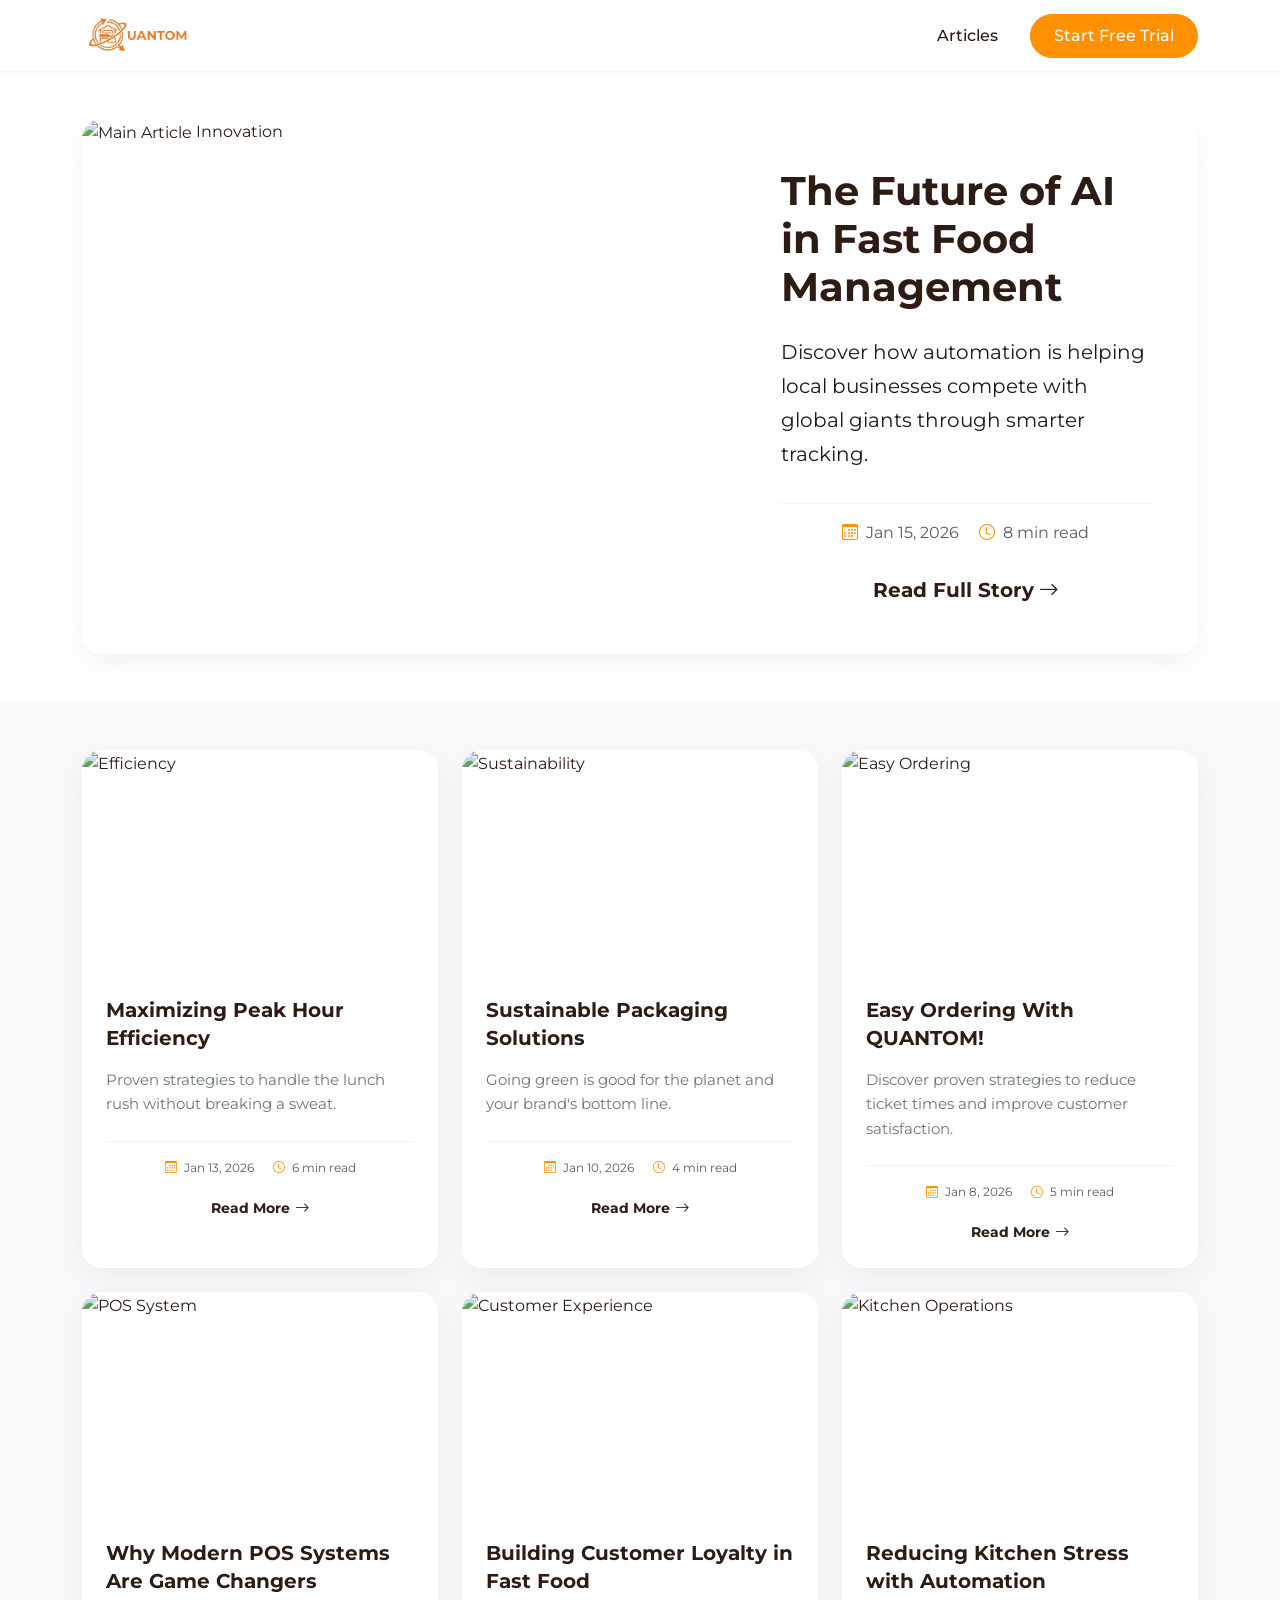
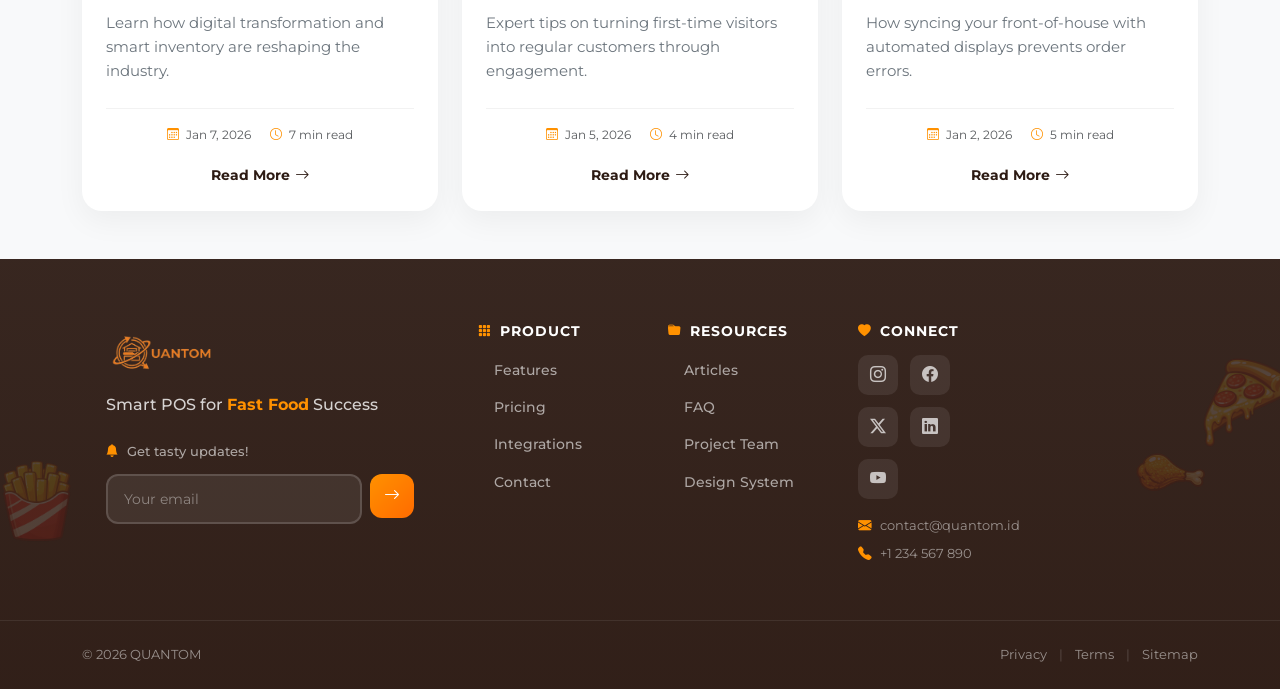
==== articles.html @ a2e9958b "Add files via upload" ====
<!DOCTYPE html>
<html lang="en">
    <head>
        <meta charset="UTF-8">
        <meta name="viewport" content="width=device-width, initial-scale=1.0">
        <title>Articles | QUANTOM</title>
        <link href="https://cdn.jsdelivr.net/npm/bootstrap@5.3.2/dist/css/bootstrap.min.css" rel="stylesheet">
        <link rel="stylesheet" href="https://cdn.jsdelivr.net/npm/bootstrap-icons@1.11.1/font/bootstrap-icons.css">
        <link rel="stylesheet" href="assets/css/style.css">
        <link rel="apple-touch-icon" sizes="180x180" href="assets/image/favicon/apple-touch-icon.png">
        <link rel="icon" type="image/png" sizes="32x32" href="assets/image/favicon/favicon-32x32.png">
        <link rel="icon" type="image/png" sizes="16x16" href="assets/image/favicon/favicon-16x16.png">
        <link rel="manifest" href="/assets/image/favicon/site.webmanifest">
        <link href="https://fonts.googleapis.com/css2?family=Montserrat:wght@400;700&display=swap" rel="stylesheet">
    </head>
    <body>
        <!-- Navbar -->
        <nav class="navbar navbar-expand-lg navbar-light bg-white sticky-top">
            <div class="container">
                <a class="navbar-brand d-flex align-items-center" href="#">
                    <div class="logo-icon"><img src="assets/image/quantom-icon.png"></div>
                </a>
                <button class="navbar-toggler" type="button" data-bs-toggle="collapse" data-bs-target="#navbarNav">
                    <span class="navbar-toggler-icon"></span>
                </button>
                <div class="collapse navbar-collapse" id="navbarNav">
                    <ul class="navbar-nav ms-auto align-items-center">

                        <li class="nav-item"><a class="nav-link" href="#">Articles</a></li>
                        
                        <li class="nav-item ms-lg-3">
                            <a href="#" class="btn btn-primary btn-orange">Start Free Trial</a>
                        </li>
                    </ul>
                </div>
            </div>
        </nav>

        <section class="main-article py-5">
            <div class="container">
                <div class="row g-0 article-card featured-card overflow-hidden">
                    <div class="col-lg-7 article-img-wrapper">
                        <img src="https://images.unsplash.com/photo-1556742044-3c52d6e88c62?auto=format&fit=crop&q=80&w=1200" alt="Main Article" class="img-fluid">
                        <span class="badge-featured">Innovation</span> 
                    </div>
                    <div class="col-lg-5 p-4 p-lg-5 d-flex flex-column justify-content-center">
                        <h2 class="article-title display-5 fw-bold">The Future of AI in Fast Food Management</h2>
                        <p class="article-excerpt fs-5">
                            Discover how automation is helping local businesses compete with global giants through smarter tracking.
                        </p>
                        <div class="article-footer mt-auto d-flex flex-column gap-3">
                            <div class="article-meta text-muted fs-6">
                                <span class="me-3"><i class="bi bi-calendar3 me-1"></i> Jan 15, 2026</span>
                                <span><i class="bi bi-clock me-1"></i> 8 min read</span>
                            </div>
                            <a href="article-details/AI-in-fast-food.html" class="read-more-link fs-5 text-decoration-none">
                                Read Full Story <i class="bi bi-arrow-right"></i>
                            </a>
                        </div>
                    </div>
                </div>
            </div>
        </section>

        <section class="articles-grid-section py-5 bg-light">
            <div class="container">
                <div class="row g-4">
                    <div class="col-md-6 col-lg-4">
                        <div class="article-card">
                            <div class="article-img-wrapper">
                                <img src="https://images.unsplash.com/photo-1552566626-52f8b828add9?auto=format&fit=crop&q=80&w=800" alt="Efficiency">
                            </div>
                            <div class="article-content">
                                <h3 class="article-title">Maximizing Peak Hour Efficiency</h3>
                                <p class="article-excerpt">Proven strategies to handle the lunch rush without breaking a sweat.</p>
                                <div class="article-footer d-flex flex-column gap-2">
                                    <div class="article-meta text-muted small">
                                        <span class="me-3"><i class="bi bi-calendar3 me-1"></i> Jan 13, 2026</span>
                                        <span><i class="bi bi-clock me-1"></i> 6 min read</span>
                                    </div>
                                    <a href="article-details/peak-hour-efficiency.html" class="read-more-link text-decoration-none">Read More <i class="bi bi-arrow-right"></i></a>
                                </div>
                            </div>
                        </div>
                    </div>

                    <div class="col-md-6 col-lg-4">
                        <div class="article-card">
                            <div class="article-img-wrapper">
                                <img src="https://images.unsplash.com/photo-1530541930197-ff16ac917b0e?auto=format&fit=crop&q=80&w=800" alt="Sustainability">
                            </div>
                            <div class="article-content">
                                <h3 class="article-title">Sustainable Packaging Solutions</h3>
                                <p class="article-excerpt">Going green is good for the planet and your brand's bottom line.</p>
                                <div class="article-footer d-flex flex-column gap-2">
                                    <div class="article-meta text-muted small">
                                        <span class="me-3"><i class="bi bi-calendar3 me-1"></i> Jan 10, 2026</span>
                                        <span><i class="bi bi-clock me-1"></i> 4 min read</span>
                                    </div>
                                    <a href="article-details/sustainable-packaging.html" class="read-more-link text-decoration-none">Read More <i class="bi bi-arrow-right"></i></a>
                                </div>
                            </div>
                        </div>
                    </div>

                    <div class="col-md-6 col-lg-4">
                        <div class="article-card">
                            <div class="article-img-wrapper">
                                <img src="https://images.unsplash.com/photo-1414235077428-338989a2e8c0?w=400&h=250&fit=crop" alt="Easy Ordering">
                            </div>
                            <div class="article-content">
                                <h3 class="article-title">Easy Ordering With QUANTOM!</h3>
                                <p class="article-excerpt">Discover proven strategies to reduce ticket times and improve customer satisfaction.</p>
                                <div class="article-footer d-flex flex-column gap-2">
                                    <div class="article-meta text-muted small">
                                        <span class="me-3"><i class="bi bi-calendar3 me-1"></i> Jan 8, 2026</span>
                                        <span><i class="bi bi-clock me-1"></i> 5 min read</span>
                                    </div>
                                    <a href="article-details/quantom-ordering.html" class="read-more-link text-decoration-none">Read More <i class="bi bi-arrow-right"></i></a>
                                </div>
                            </div>
                        </div>
                    </div>

                    <div class="col-md-6 col-lg-4">
                        <div class="article-card">
                            <div class="article-img-wrapper">
                                <img src="https://images.unsplash.com/photo-1556742049-0cfed4f6a45d?w=400&h=250&fit=crop" alt="POS System">
                            </div>
                            <div class="article-content">
                                <h3 class="article-title">Why Modern POS Systems Are Game Changers</h3>
                                <p class="article-excerpt">Learn how digital transformation and smart inventory are reshaping the industry.</p>
                                <div class="article-footer d-flex flex-column gap-2">
                                    <div class="article-meta text-muted small">
                                        <span class="me-3"><i class="bi bi-calendar3 me-1"></i> Jan 7, 2026</span>
                                        <span><i class="bi bi-clock me-1"></i> 7 min read</span>
                                    </div>
                                    <a href="article-details/modern-pos-trends.html" class="read-more-link text-decoration-none">Read More <i class="bi bi-arrow-right"></i></a>
                                </div>
                            </div>
                        </div>
                    </div>

                    <div class="col-md-6 col-lg-4">
                        <div class="article-card">
                            <div class="article-img-wrapper">
                                <img src="https://images.unsplash.com/photo-1559339352-11d035aa65de?w=400&h=250&fit=crop" alt="Customer Experience">
                            </div>
                            <div class="article-content">
                                <h3 class="article-title">Building Customer Loyalty in Fast Food</h3>
                                <p class="article-excerpt">Expert tips on turning first-time visitors into regular customers through engagement.</p>
                                <div class="article-footer d-flex flex-column gap-2">
                                    <div class="article-meta text-muted small">
                                        <span class="me-3"><i class="bi bi-calendar3 me-1"></i> Jan 5, 2026</span>
                                        <span><i class="bi bi-clock me-1"></i> 4 min read</span>
                                    </div>
                                    <a href="article-details/customer-loyalty.html" class="read-more-link text-decoration-none">Read More <i class="bi bi-arrow-right"></i></a>
                                </div>
                            </div>
                        </div>
                    </div>

                    <div class="col-md-6 col-lg-4">
                        <div class="article-card">
                            <div class="article-img-wrapper">
                                <img src="https://images.unsplash.com/photo-1556910103-1c02745aae4d?w=400&h=250&fit=crop" alt="Kitchen Operations">
                            </div>
                            <div class="article-content">
                                <h3 class="article-title">Reducing Kitchen Stress with Automation</h3>
                                <p class="article-excerpt">How syncing your front-of-house with automated displays prevents order errors.</p>
                                <div class="article-footer d-flex flex-column gap-2">
                                    <div class="article-meta text-muted small">
                                        <span class="me-3"><i class="bi bi-calendar3 me-1"></i> Jan 2, 2026</span>
                                        <span><i class="bi bi-clock me-1"></i> 5 min read</span>
                                    </div>
                                    <a href="article-details/kitchen-automation.html" class="read-more-link text-decoration-none">Read More <i class="bi bi-arrow-right"></i></a>
                                </div>
                            </div>
                        </div>
                    </div>
                </div>
            </div>
        </section>
        <footer class="footer-section-new">
            <!-- Background Image with Overlay -->
            <div class="footer-bg-image"></div>
            <div class="footer-overlay"></div>
            
            <!-- Floating Food Decorations -->
            <div class="footer-float-decoration footer-float-pizza">
                <img src="assets/image/pizza_float.png" alt="">
            </div>
            <div class="footer-float-decoration footer-float-fries">
                <img src="assets/image/fries_float.png" alt="">
            </div>
            <div class="footer-float-decoration footer-float-chicken">
                <img src="assets/image/chicken_float.png" alt="">
            </div>

            <!-- Scroll to Top Button -->
            <button id="scrollToTop" class="scroll-to-top-btn" aria-label="Scroll to top">
                <i class="bi bi-chevron-up"></i>
                <div class="scroll-ring"></div>
            </button>

            <div class="footer-content-wrapper">

                <!-- Main Footer Content -->
                <div class="footer-main">
                    <div class="container">
                        <div class="row g-4">
                            <!-- Brand Column -->
                            <div class="col-lg-4">
                                <div class="footer-brand-card">
                                    <div class="footer-logo-new">
                                        <img src="assets/image/quantom-icon.png" alt="QUANTOM">
                                    </div>
                                    <p class="footer-brand-tagline">Smart POS for <span class="highlight">Fast Food</span> Success</p>
                                    
                                    <!-- Newsletter -->
                                    <div class="footer-newsletter-new">
                                        <p class="newsletter-label"><i class="bi bi-bell-fill"></i> Get tasty updates!</p>
                                        <form class="newsletter-form-new" id="newsletterFormNew">
                                            <input type="email" class="newsletter-input-new" placeholder="Your email" required>
                                            <button type="submit" class="newsletter-submit-new">
                                                <i class="bi bi-arrow-right"></i>
                                            </button>
                                        </form>
                                    </div>
                                </div>
                            </div>
                            
                            <!-- Links Columns -->
                            <div class="col-6 col-lg-2">
                                <div class="footer-links-card">
                                    <h5 class="footer-col-title"><i class="bi bi-grid-3x3-gap-fill"></i> Product</h5>
                                    <ul class="footer-link-list">
                                        <li><a href="index.html#features" class="footer-link-new"><i class="bi bi-chevron-right"></i> Features</a></li>
                                        <li><a href="index.html#pricing" class="footer-link-new"><i class="bi bi-chevron-right"></i> Pricing</a></li>
                                        <li><a href="index.html#articles" class="footer-link-new"><i class="bi bi-chevron-right"></i> Integrations</a></li>
                                        <li><a href="index.html#contact" class="footer-link-new"><i class="bi bi-chevron-right"></i> Contact</a></li>
                                    </ul>
                                </div>
                            </div>
                            
                            <div class="col-6 col-lg-2">
                                <div class="footer-links-card">
                                    <h5 class="footer-col-title"><i class="bi bi-folder-fill"></i> Resources</h5>
                                    <ul class="footer-link-list">
                                        <li><a href="articles.html" class="footer-link-new"><i class="bi bi-chevron-right"></i> Articles</a></li>
                                        <li><a href="faq.html" class="footer-link-new"><i class="bi bi-chevron-right"></i> FAQ</a></li>
                                        <li><a href="portfolio.html" class="footer-link-new"><i class="bi bi-chevron-right"></i> Project Team </a></li>
                                        <li><a href="design-system.html" class="footer-link-new"><i class="bi bi-chevron-right"></i> Design System </a></li>
                                    </ul>
                                </div>
                            </div>
                            <div class="col-6 col-lg-2">
                                <div class="footer-links-card">
                                    <h5 class="footer-col-title"><i class="bi bi-heart-fill"></i> Connect</h5>
                                    <div class="footer-social-new">
                                        <a href="#" class="social-icon-new" aria-label="Instagram" style="--social-color: #E4405F;">
                                            <i class="bi bi-instagram"></i>
                                        </a>
                                        <a href="#" class="social-icon-new" aria-label="Facebook" style="--social-color: #1877F2;">
                                            <i class="bi bi-facebook"></i>
                                        </a>
                                        <a href="#" class="social-icon-new" aria-label="Twitter" style="--social-color: #1DA1F2;">
                                            <i class="bi bi-twitter-x"></i>
                                        </a>
                                        <a href="#" class="social-icon-new" aria-label="LinkedIn" style="--social-color: #0A66C2;">
                                            <i class="bi bi-linkedin"></i>
                                        </a>
                                        <a href="#" class="social-icon-new" aria-label="YouTube" style="--social-color: #FF0000;">
                                            <i class="bi bi-youtube"></i>
                                        </a>
                                    </div>
                                    <div class="footer-contact-mini mt-3">
                                        <p><i class="bi bi-envelope-fill"></i> contact@quantom.id</p>
                                        <p><i class="bi bi-telephone-fill"></i> +1 234 567 890</p>
                                    </div>
                                </div>
                            </div>
                        </div>
                    </div>
                </div>

                <!-- Footer Bottom Bar -->
                <div class="footer-bottom-new">
                    <div class="container">
                        <div class="footer-bottom-inner">
                            <p class="copyright-new">&copy; 2026 QUANTOM</p>
                            <div class="footer-bottom-links">
                                <a href="#">Privacy</a>
                                <span class="divider">|</span>
                                <a href="#">Terms</a>
                                <span class="divider">|</span>
                                <a href="#">Sitemap</a>
                            </div>
                        </div>
                    </div>
                </div>
            </div>
        </footer>
    </body>
</html>
---- assets/css/style.css ----
/* QUANTOM Website Styles - Enhanced with Cute & Intriguing Design */

:root {
    --orange: #FF9100;
    --orange-light: #FFB347;
    --orange-dark: #E67E00;
    --dark-brown: #2D1B14;
    --light-bg: #F8F9FA;
    --white: #FFFFFF;
    --text-dark: #1A1A1A;
    --text-muted: #6C757D;
    --pink-accent: #FF6B9D;
    --cute-yellow: #FFE66D;
    --soft-green: #95E1D3;
}

* {
    margin: 0;
    padding: 0;
    box-sizing: border-box;
}

body {
    font-family: 'Montserrat', sans-serif;
    color: #2D1B14;
    line-height: 1.6;
    overflow-x: hidden;
}

/* Navbar */
.navbar {
    padding: 0.5rem 0;
    box-shadow: 0 1px 3px rgba(0,0,0,0.05);
}

.logo-icon {
    height: 5vh;
}
.logo-icon img {
    
    height: 100%;
    padding-right: 2vw;
}
.navbar-brand {
    font-size: 1.25rem;
    color: #2D1B14;
}

.navbar-brand:hover {
    color: #2D1B14;
}

.nav-link {
    font-weight: 500;
    color: #2D1B14 !important;
    padding: 0.5rem 1rem !important;
}

.nav-link:hover {
    color: #FF9100 !important;
}

/* Buttons */
.btn-orange {
    background-color: #FF9100;
    border-color: #FF9100;
    color: white;
    font-weight: 500;
    padding: 0.625rem 1.5rem;
    border-radius: 50px;
    transition: all 0.3s ease;
}

.btn-orange:hover {
    background-color:#FF9100;
    border-color: #FF9100;
    color: white;
    transform: translateY(-2px);
}

.btn-rounded {
    border-radius: 50px;
    padding: 0.625rem 1.5rem;
    font-weight: 500;
    border: 2px solid #2D1B14;
}

.btn-outline-dark:hover {
    background-color: #2D1B14;
    color: white;
}

/* Badges */
.badge-orange {
    background-color: #FF9100;
    color: white;
    padding: 0.5rem 1rem;
    border-radius: 50px;
    font-size: 0.75rem;
    font-weight: 600;
    letter-spacing: 0.5px;
}

.badge-white {
    background-color: white;
    color: #2D1B14;
    padding: 0.5rem 1rem;
    border-radius: 50px;
    font-size: 0.75rem;
    font-weight: 600;
    letter-spacing: 0.5px;
}

.badge-feature, .badge-benefit {
    /* 1. Force a perfect circle */
    width: 32px;
    height: 32px;
    padding: 0;
    
    /* 2. Notification Look */
    background-color: #FF9100; /* Solid orange */
    color: #FF9100;              /* White icon/text */
    border-radius: 50%;        /* Keeps it circular */
    
    /* 3. Layout & Positioning */
    display: flex;
    flex-direction: column;
    justify-content: center;
    align-items: center;
    position: absolute;
    z-index: 10;
    overflow: hidden;
    cursor: pointer;
    box-shadow: 0 4px 10px rgba(0,0,0,0.2);
    transition: all 0.4s cubic-bezier(0.4, 0, 0.2, 1);
    white-space: nowrap;
    max-width: 32px;
}

.badge-feature::before, .badge-benefit::before {
    content: "+"; 
    font-family: Arial, sans-serif;
    font-size: 18px;
    font-weight: bold;
    color: white;
    position: absolute;
    /* Center it perfectly */
    top: 50%;
    left: 50%;
    transform: translate(-50%, -50%);
    transition: opacity 0.2s;
}

/* HOVER STATE */
.badge-feature:hover, .badge-benefit:hover {
    max-width: 250px;
    width: auto;
    height: auto;
    padding: 10px 15px;
    border-radius: 12px;
    background-color: white;
    color: #2D1B14;
}

.badge-feature:hover::before, .badge-benefit:hover::before {
    display: none;
}

.badge-feature small, .badge-benefit small {
    display: none;
}

.badge-feature:hover small, .badge-benefit:hover small {
    display: block;
    color: #FF9100;
}


.badge-feature small {
    color: #2D1B14;
    font-size: 0.75rem;
}

.badge-benefit small {
    color: #2D1B14;
    font-size: 0.75rem;
}

.badge-testimonial {
    background-color: white;
    color: #FF9100;
    padding: 0.75rem 1rem;
    border-radius: 12px;
    font-size: 0.625rem;
    font-weight: 700;
    letter-spacing: 1px;
    line-height: 1.4;
    box-shadow: 0 2px 8px rgba(0,0,0,0.1);
    position: absolute;
    z-index: 10;
}

.badge-testimonial small {
    color: #2D1B14;
    font-size: 0.75rem;
}

.badge-role {
    background-color: white;
    color: #FF9100;
    padding: 0.75rem 1rem;
    border-radius: 12px;
    font-size: 0.625rem;
    font-weight: 700;
    letter-spacing: 1px;
    line-height: 1.4;
    box-shadow: 0 2px 8px rgba(0,0,0,0.1);
    position: absolute;
    z-index: 10;
}

.badge-role small {
    color: #2D1B14;
    font-size: 0.75rem;
}

.badge-cta {
    background-color: white;
    color: #FF9100;
    padding: 0.75rem 1rem;
    border-radius: 12px;
    font-size: 0.625rem;
    font-weight: 700;
    letter-spacing: 1px;
    line-height: 1.4;
    box-shadow: 0 2px 8px rgba(0,0,0,0.1);
    position: absolute;
    z-index: 10;
}

.badge-cta small {
    color: #2D1B14;
    font-size: 0.75rem;
}

.badge-popular {
    background-color: #2D1B14;
    color: white;
    padding: 0.375rem 0.75rem;
    border-radius: 50px;
    font-size: 0.625rem;
    font-weight: 700;
    position: absolute;
    top: -10px;
    left: 50%;
    transform: translateX(-50%);
}


/* Position helpers */
.top-left {
    top: 20px;
    left: 20px;
}

.top-right {
    top: 20px;
    right: 20px;
}

.bottom-left {
    bottom: 20px;
    left: 20px;
}

.bottom-right {
    bottom: 20px;
    right: 20px;
}

.bottom-center {
    bottom: 20px;
    left: 50%;
    transform: translateX(-50%);
}

/* Hero Section*/
.hero-section {
    padding: 4rem 0;
    background-color: var(--white);
}

.hero-title {
    font-size: 2rem;
    font-weight: 700;
    line-height: 1.3;
    color: #2D1B14;
}

.keyword{
    color: #FF9100;
    font-size: 5rem;
}

.info-box {
    background-color: white;
    border: 1px solid #FF9100;
    border-radius: 12px;
    padding: 1rem 1.25rem;
    display: inline-flex;
}

.icon-circle {
    width: 40px;
    height: 40px;
    background-color: #FFF5EB;
    border-radius: 50%;
    display: flex;
    align-items: center;
    justify-content: center;
    color: #FF9100;
    font-size: 1.25rem;
}

.hero-carousel-img{
    width:100% !important;
    height:420px !important; 
    object-fit:cover;
    border-radius:20px;
}

.carousel-inner{
    border-radius:20px;
}

#carouselExampleControls{
    width:100%;
    padding-top: 2.5vh;
}

.carousel-caption{
    color: white;
    font-weight: 600;
    font-size: 1.2rem;
    backdrop-filter: blur(2px);
    background: linear-gradient(to top, rgba(0,0,0,0.8) 0%, transparent 60%);
    border-radius: 0 0 20px 20px;
    letter-spacing: 0.2rem;
    padding: 30px 25px 30px 25px;
    width: 100%;
    left: 0 !important;
    right: 0 !important;
    bottom: 0 !important;
}
.carousel-caption h5{
    font-weight: 800;
    font-size: 2rem;
}

/* What is QUANTOM Section */
.what-is-section {
    background-color: #2D1B14;
    padding: 5rem 0;
}

.section-title {
    font-size: 2.5rem;
    font-weight: 800;
    line-height: 1.2;
}

.section-desc {
    font-size: 1rem;
    line-height: 1.7;
    font-family: 'Montserrat';
}

.feature-card {
    background-color: white;
    border-radius: 20px;
    padding: 2rem;
    height: 100%;
    transition: transform 0.3s ease;
}

.feature-card:hover {
    transform: translateY(-5px);
}

.icon-box {
    width: 50px;
    height: 50px;
    background-color: #FFF5EB;
    border-radius: 12px;
    display: flex;
    align-items: center;
    justify-content: center;
    color: #FF9100;
    font-size: 1.5rem;
}

.feature-card h5 {
    font-weight: 700;
    margin-bottom: 0.75rem;
}


/* Burger stack Section */
.burger-stack-section {
    background: linear-gradient(135deg, var(--warm-cream) 0%, var(--warm-white) 100%);
    padding: 6rem 0;
}

.burger-stack-container {
    max-width: 800px;
    margin: 0 auto;
    position: relative;
}


.burger-layer {
    background: white;
    border-bottom: 2px solid #FF9100;
    padding: 1.5rem 2rem;
    margin-top: -20px;
    box-shadow: 0 10px 40px rgba(0,0,0,0.1);
    display: flex;
    align-items: center;
    gap: 1.5rem;
    opacity: 1;
    transform: translateY(50px);
    transition: all 0.6s cubic-bezier(0.175, 0.885, 0.32, 1.275);
}

.layer-emoji {
    font-size: 3rem;
    line-height: 1;
}

.layer-content h4 {
    font-weight: 800;
    margin-bottom: 0.25rem;
    color: #2D1B14;
}

.layer-content p {
    margin: 0;
    color: #2D1B14;
    font-size: 0.95rem;
}

/* Feature Detail Section */
.feature-detail-section {
    padding: 5rem 0;
}

.feature-image img {
    box-shadow: 0 10px 40px rgba(0,0,0,0.3);
}

.feature-title {
    font-size: 2.5rem;
    font-weight: 800;
    margin-bottom: 1rem;
    color: #2D1B14;
}

.feature-desc {
    font-size: 1.125rem;
    color: #2D1B14;
    margin-bottom: 1.5rem;
}

.feature-tags {
    display: flex;
    flex-wrap: wrap;
    gap: 0.5rem;
}

.tag{
background-color: rgba(235, 150, 50, 0.15); /* Faint orange */
  color: #2D1B14; /* Darker orange for the text */
  border-radius: 4px; /* Slightly less round */
  padding: 4px 8px;
  margin: 0px 2px 4px 2px;
  font-weight: 600;
  text-transform: uppercase;
  letter-spacing: 0.2rem;
  font-size: 0.7rem;
}

.link-orange {
    color: #FF9100;
    text-decoration: none;
    font-weight: 600;
}

.link-orange:hover {
    color: var(--orange-dark);
}



/*Chaos To Calm Slider Section */
.slider-container {
    background: white;
    padding: 1.5rem;
    box-shadow: 0 20px 60px rgba(0,0,0,0.1);
    position: relative;
    overflow: hidden;
}

.slider-label {
    position: absolute;
    padding: 0.75rem 1.25rem;
    border-radius: 20px;
    font-weight: 700;
    font-size: 0.875rem;
    z-index: 20; 
    white-space: nowrap;
    width: max-content; 
}

.chaos-label {
    background: rgba(255, 107, 107, 0.95);
    color: white;
    top: 40px;
    left: 40px;
}

.calm-label {
    background: rgba(149, 225, 211, 0.95);
    color: #2D1B14;
    top: 40px;
    right: 40px;
}

.slider-label small {
    display: block;
    font-weight: 500;
    font-size: 0.75rem;
    opacity: 0.9;
}





/* Counter Needs Section */
.counter-needs-section {
    background: #FF9100;
    padding: 6rem 0;
    position: relative;
    overflow: hidden;
}

.counter-needs-section::before {
    position: absolute;
    top: -50%;
    left: -50%;
    width: 200%;
    height: 200%;
    animation: bg-drift 20s linear infinite;
}

.counter-features-grid {
    display: grid;
    grid-template-columns: repeat(3, 1fr);
    gap: 1.5rem;
    position: relative;
    z-index: 1;
}

.counter-feature-card {
    position: relative;
    height: 280px;
    perspective: 1000px;
}

.feature-card-front,
.feature-card-back {
    position: absolute;
    width: 100%;
    height: 100%;
    backface-visibility: hidden;
    border-radius: 20px;
    padding: 2rem;
    transition: all 0.6s cubic-bezier(0.175, 0.885, 0.32, 1.275);
    display: flex;
    flex-direction: column;
    align-items: center;
    text-align: center;
}

.feature-card-front {
    background: white;
    box-shadow: 0 10px 40px rgba(0,0,0,0.15);
}

.counter-feature-card:hover .feature-card-front {
    transform: rotateY(180deg);
}

.feature-card-back {
    background: linear-gradient(135deg, var(--dark-brown) 0%, #2D1B14 100%);
    transform: rotateY(-180deg);
    color: white;
    justify-content: center;
}

.counter-feature-card:hover .feature-card-back {
    transform: rotateY(0);
}

.feature-icon-wrap {
    position: relative;
    margin-bottom: 1.25rem;
}

.feature-icon-bg {
    width: 70px;
    height: 70px;
    background: linear-gradient(135deg, #FFF5EB 0%, #FFE8D6 100%);
    border-radius: 20px;
    display: flex;
    align-items: center;
    justify-content: center;
    color: #FF9100;
    font-size: 2rem;
    position: relative;
    z-index: 1;
}

.counter-feature-card h5 {
    font-weight: 800;
    color: var(--text-dark);
    margin-bottom: 0.75rem;
}

.feature-short {
    color: #2D1B14;
    font-size: 0.9rem;
    margin-bottom: 1rem;
}

.feature-card-back h6 {
    font-weight: 800;
    margin-bottom: 1.25rem;
    display: flex;
    align-items: center;
    gap: 0.5rem;
}

.feature-card-back h6 i {
    color: #FF9100;
}

.feature-list {
    list-style: none;
    padding: 0;
    margin: 0 0 1.5rem 0;
    text-align: left;
    width: 100%;
}

.feature-list li {
    padding: 0.4rem 0;
    font-size: 0.85rem;
    display: flex;
    align-items: center;
    gap: 0.5rem;
    color: rgba(255,255,255,0.9);
}

.feature-list li i {
    color: #FF9100;
    font-size: 1rem;
}

.feature-stat {
    margin-top: auto;
    text-align: center;
}

.stat-number-sm {
    display: block;
    font-size: 1.75rem;
    font-weight: 800;
    background: #2D1B14;
    color: #FF9100;
}

.stat-label-sm {
    font-size: 0.75rem;
    color: white;
    font-weight: 600;
}


/* Setup Section */
.setup-section {
    padding: 5rem 0;
    background-color: var(--white);
}

.setup-steps {
    display: flex;
    flex-direction: row;
    gap: 1rem;
}

.step-item {
    display: flex;
    align-items: center;
    gap: 1rem;
    background-color: white;
    border: 2px solid #2D1B14;
    border-radius: 20px;
    padding: 1.25rem 1.5rem;
}

.step-number {
    width: 45px;
    height: 45px;
    background-color: #FF9100;
    color: white;
    border-radius: 50%;
    display: flex;
    align-items: center;
    justify-content: center;
    font-weight: 700;
    font-size: 0.875rem;
    flex-shrink: 0;
}

.step-content h6 {
    font-weight: 700;
    margin-bottom: 0.25rem;
}

/* Stats Section */
.stats-section {
    background-color: #2D1B14;
    padding: 4rem 0;
}

.stat-number {
    font-size: 3.5rem;
    font-weight: 800;
    color: #FF9100;
    line-height: 1;
}

.stat-label {
    color: rgba(255,255,255,0.7);
    font-size: 0.875rem;
    margin-top: 0.5rem;
}

/* Testimonial Section */
.testimonial-section {
    padding: 5rem 0;
    background-color: var(--white);
}

.testimonial-section h1 {
    font-size: 5rem;
    font-weight: 800;
    margin-bottom: 6vh;
}

.testimonial-image img {
    box-shadow: 0 10px 40px rgba(0,0,0,0.1);
}

.quote-mark {
    font-size: 4rem;
    color: #FF9100;
    line-height: 1;
    margin-bottom: -1rem;
}

.testimonial-text {
    font-size: 1.25rem;
    font-weight: 500;
    line-height: 1.6;
    margin-bottom: 1rem;
}

.testimonial-author {
    font-weight: 600;
    color: #2D1B14;
}

/* Pricing Section */
.pricing-section {
    background-color: #FF9100;
    padding: 5rem 0;
}

.pricing-card {
    background-color: rgba(255,255,255,0.95);
    border-radius: 20px;
    padding: 2rem;
    margin: 0 1rem 0 1rem;
    height: 100%;
    position: relative;
    transition: transform 0.3s ease;
    display: flex;
    flex-direction: column;
    justify-content: flex-start;
}

.pricing-card:hover {
    box-shadow: 0 15px 30px rgba(0,0,0,0.5);
    transform: translateY(-15px) !important;
    z-index: 1;
}

.popular {
    background-color: white;
    border: 2px solid #2D1B14;
}

.pricing-price {
    font-size: 2rem;
    font-weight: 700;
    margin-bottom: 0.75rem;
}

.pricing-features {
    list-style: none;
    padding: 0;
    margin: 1.5rem 0;
    flex-grow: 1;
}

.pricing-features li {
    padding: 0.375rem 0;
    font-size: 0.875rem;
}

.pricing-features li i {
    color: #FF9100;
    margin-right: 0.5rem;
}





/* Working Partner Section*/
.partners-title{
    font-size: 2.5rem;
    font-weight: 800;
    margin-bottom: 1rem;
    color: #2D1B14;
}

.partners-desc{
    font-size: 1.125rem;
    color: lightgrey;
    margin-bottom: 1.5rem;
}

.logo-slider {
    overflow: hidden;
    padding: 30px 0;
    background: white;
    white-space: nowrap;
    position: relative;
}

/* Gradient fade on the edges for a professional look */
.logo-slider::before, .logo-slider::after {
    content: "";
    position: absolute;
    top: 0;
    width: 10vw;
    height: 100%;
    z-index: 2;
}
.logo-slider::before { left: 0; background: linear-gradient(to right, white, transparent); }
.logo-slider::after { right: 0; background: linear-gradient(to left, white, transparent); }

.logo-slide-track {
    display: flex;
    width: 200vw;
    animation: scroll 20s linear infinite;
}

.logo-slide {
    width: 30vw;
    display: flex;
    align-items: center;
    justify-content: center;
}

.logo-slide img {
    height: 8vh;
    width: auto;
    filter: grayscale(100%);
    opacity: 0.6;
    transition: 0.3s;
}

.logo-slide img:hover {
    filter: grayscale(0%);
    opacity: 1;
}

/* The Animation */
@keyframes scroll {
    0% { transform: translateX(0); }
    100% { transform: translateX(calc(-250px * 5)); } /* Move by width of half the logos */
}

/* Partner Logo Placeholders */
.partner-logo {
    height: 8vh;
    min-height: 50px;
    display: flex;
    align-items: center;
    justify-content: center;
    padding: 0.5rem 1.5rem;
    background: white;
    border: 2px solid #E5E5E5;
    border-radius: 12px;
    font-weight: 700;
    font-size: 0.9rem;
    color: #666;
    transition: all 0.3s ease;
    white-space: nowrap;
}

.partner-logo:hover {
    border-color: #FF9100;
    color: #FF9100;
    transform: scale(1.05);
}





/* CTA Section */
.cta-section {
    padding: 5rem 0;
    background-color: var(--white);
}

.cta-image img {
    box-shadow: 0 10px 40px rgba(0,0,0,0.1);
}

/*Articles SECTION */
.articles-section {
    padding: 5rem 0;
    background: linear-gradient(135deg, #FFF9F0 0%, #FFF5EB 100%);
}

.article-card {
    background: white;
    border-radius: 24px;
    overflow: hidden;
    box-shadow: 0 4px 20px rgba(0,0,0,0.08);
    transition: all 0.4s cubic-bezier(0.175, 0.885, 0.32, 1.275);
    height: 100%;
}

.article-card:hover {
    transform: translateY(-10px) scale(1.02);
    box-shadow: 0 20px 40px rgba(255, 255, 255, 0.15);
}

.article-image {
    position: relative;
    overflow: hidden;
    height: 200px;
}

.article-image img {
    width: 100%;
    height: 100%;
    object-fit: cover;
    transition: transform 0.5s ease;
}

.article-card:hover .article-image img {
    transform: scale(1.1);
}

.article-category {
    position: absolute;
    top: 15px;
    left: 15px;
    background: #FF9100;
    color: white;
    padding: 0.35rem 0.875rem;
    border-radius: 50px;
    font-size: 0.7rem;
    font-weight: 700;
    text-transform: uppercase;
    letter-spacing: 0.5px;
}

.article-content {
    padding: 1.5rem;
}

.article-meta {
    font-size: 0.75rem;
    color: #6C757D;
    margin-bottom: 0.75rem;
}

.article-meta i {
    color: #FF9100;
}

.article-content h5 {
    font-weight: 700;
    margin-bottom: 0.75rem;
    color: #2D1B14;
    line-height: 1.4;
}

.article-link {
    color: #FF9100;
    text-decoration: none;
    font-weight: 600;
    font-size: 0.875rem;
    display: inline-flex;
    align-items: center;
    gap: 0.5rem;
    transition: all 0.3s ease;
}

.article-link:hover {
    color: #E67E00;
    gap: 0.75rem;
}

/* ============================================
   FAQ SECTION
   ============================================ */
.faq-section {
    padding: 5rem 0;
    background: white;
}

.accordion-item {
    border: none;
    background: transparent;
    margin-bottom: 1rem;
}

.accordion-button {
    background: linear-gradient(135deg, #FFF9F0 0%, #FFF5EB 100%);
    border-radius: 16px !important;
    padding: 1.25rem 1.5rem;
    font-weight: 600;
    color: #2D1B14;
    border: 2px solid transparent;
    transition: all 0.3s ease;
}

.accordion-button:not(.collapsed) {
    background: linear-gradient(135deg, #FF9100 0%, #FFB347 100%);
    color: white;
    border-color: #FF9100;
    box-shadow: 0 8px 25px rgba(255, 145, 0, 0.3);
}

.accordion-button:focus {
    box-shadow: none;
    border-color: #FF9100;
}

.accordion-button::after {
    background-image: url("data:image/svg+xml,%3csvg xmlns='http://www.w3.org/2000/svg' viewBox='0 0 16 16' fill='%232D1B14'%3e%3cpath fill-rule='evenodd' d='M1.646 4.646a.5.5 0 0 1 .708 0L8 10.293l5.646-5.647a.5.5 0 0 1 .708.708l-6 6a.5.5 0 0 1-.708 0l-6-6a.5.5 0 0 1 0-.708z'/%3e%3c/svg%3e");
}

.accordion-button:not(.collapsed)::after {
    background-image: url("data:image/svg+xml,%3csvg xmlns='http://www.w3.org/2000/svg' viewBox='0 0 16 16' fill='white'%3e%3cpath fill-rule='evenodd' d='M1.646 4.646a.5.5 0 0 1 .708 0L8 10.293l5.646-5.647a.5.5 0 0 1 .708.708l-6 6a.5.5 0 0 1-.708 0l-6-6a.5.5 0 0 1 0-.708z'/%3e%3c/svg%3e");
}

.faq-icon {
    width: 32px;
    height: 32px;
    background: rgba(255, 145, 0, 0.2);
    border-radius: 50%;
    display: flex;
    align-items: center;
    justify-content: center;
    margin-right: 1rem;
    color: #FF9100;
    font-size: 0.875rem;
    transition: all 0.3s ease;
}

.accordion-button:not(.collapsed) .faq-icon {
    background: rgba(255, 255, 255, 0.3);
    color: white;
}

.accordion-body {
    padding: 1.25rem 1.5rem;
    color: #6C757D;
    line-height: 1.7;
    background: #FAFAFA;
    border-radius: 0 0 16px 16px;
    margin-top: -10px;
    padding-top: 1.5rem;
}


/* --- Article Cards --- */
.featured-card .article-title {
    font-size: 2.5rem; 
    line-height: 1.2;
    margin-bottom: 1.5rem;
}

.featured-card .article-excerpt {
    font-size: 1.2rem; 
    line-height: 1.7;
    margin-bottom: 2rem;
    color: var(--text-dark); 
}

.featured-card .article-category {
    font-size: 0.9rem;
    margin-bottom: 1rem;
}


@media (max-width: 991.98px) {
    .featured-card .article-title {
        font-size: 1.75rem;
    }
    .featured-card .article-excerpt {
        font-size: 1.1rem;
    }
}

.article-card {
    border: none !important;
    border-radius: 20px !important; 
    background: var(--white);
    transition: all 0.4s cubic-bezier(0.165, 0.84, 0.44, 1);
    overflow: hidden;
    box-shadow: 0 10px 30px rgba(0, 0, 0, 0.05);
    height: 100%;
}

.article-card:hover {
    transform: translateY(-8px);
    box-shadow: 0 20px 40px rgba(0, 0, 0, 0.12);
}

.article-img-wrapper {
    position: relative;
    overflow: hidden;
    aspect-ratio: 16 / 10;
}

.article-card img {
    width: 100%;
    height: 100%;
    object-fit: cover;
    transition: transform 0.6s ease;
}

.article-card:hover img {
    transform: scale(1.05); /* Subtle zoom on hover */
}

.article-content {
    padding: 1.5rem;
}

.article-title {
    font-family: 'Montserrat', sans-serif;
    font-size: 1.25rem;
    font-weight: 700;
    line-height: 1.4;
    color: var(--dark-brown);
    margin-bottom: 1rem;
    display: -webkit-box;
    -webkit-box-orient: vertical;
    overflow: hidden;
}

.article-excerpt {
    font-size: 0.95rem;
    color: var(--text-muted);
    margin-bottom: 1.5rem;
    display: -webkit-box;
    -webkit-box-orient: vertical;
    overflow: hidden;
}

.article-footer {
    padding-top: 1rem;
    border-top: 1px solid rgba(0,0,0,0.05);
    display: flex;
    align-items: center;
    justify-content: space-between;
}

.read-more-link {
    color: var(--dark-brown);
    font-weight: 700;
    text-decoration: none;
    font-size: 0.9rem;
    display: flex;
    align-items: center;
    gap: 5px;
}

.read-more-link:hover {
    color: var(--orange);
}

.article-date {
    font-size: 0.85rem;
    color: var(--text-muted);
}

.ds-container {
    display: flex;
    align-items: flex-start; /* CRITICAL: Prevents main content from shifting */
    min-height: 100vh;
    width: 100%;
}

/* Ensure the footer spans across the whole bottom */
.ds-footer {
    width: 100%;
    z-index: 10 !important; /* Keeps it above other relative elements */
    position: relative; /* Ensures it follows the flow of the document */
}


.ds-sidebar {
    width: 280px;
    background: var(--white);
    border-right: 1px solid rgba(0,0,0,0.05);
    padding: 2rem 1.5rem;
    position: sticky;      
    top: 0;               /* Sticks to the top of the screen */
    height: 100vh;        /* Full viewport height */
    overflow-y: auto;     /* Scroll inside sidebar if links are many */
    flex-shrink: 0;
}

/* 3. Content Area - Using calc() to prevent overflow */
.ds-content {
    flex: 1;
    padding: 2rem;
    margin-top: 0;
}

/* 4. Fix for Mobile - Stack them instead of overlapping */
@media (max-width: 992px) {
    .ds-sidebar {
        position: relative; /* Revert to normal flow */
        width: 100%;
        height: auto;
        border-right: none;
        border-bottom: 1px solid rgba(0,0,0,0.1);
    }
    
    .ds-content {
        margin-left: 0;
        width: 100%;
        padding: 2rem 1rem;
    }
}

/* 5. Fix for Inner Sections (Grid) */
.ds-section .row {
    margin-right: 0;
    margin-left: 0;
}

.icon-sample {
    margin-bottom: 20px; /* Space between icons */
}


.mini-logo{
    width: 10vw;
}

.ds-logo-area {
    display: flex;
    align-items: center;
    gap: 12px;
    margin-bottom: 3rem;
}

.ds-brand {
    font-weight: 800;
    font-size: 1.2rem;
    color: var(--dark-brown);
}

.ds-brand small {
    color: var(--orange);
    font-weight: 600;
}

.ds-nav .nav-group {
    font-size: 0.7rem;
    font-weight: 800;
    text-transform: uppercase;
    letter-spacing: 1.2px;
    color: var(--text-muted);
    margin: 2rem 0 0.8rem 0.5rem;
}

.ds-nav .nav-link {
    display: block;
    padding: 0.7rem 1rem;
    color: var(--dark-brown);
    text-decoration: none;
    font-size: 0.9rem;
    font-weight: 600;
    border-radius: 12px;
    transition: all 0.25s ease;
}

.ds-nav .nav-link:hover {
    background-color: var(--white);
    color: var(--orange);
    transform: translateX(5px);
}

.ds-header h1 {
    font-size: 3.5rem;
    font-weight: 900;
    color: var(--dark-brown);
    letter-spacing: -2px;
}

.ds-section {
    padding: 4rem 0;
    border-bottom: 1px solid var(--ds-border);
}

.ds-section h2 {
    font-weight: 800;
    font-size: 2.2rem;
    margin-bottom: 2rem;
    color: var(--dark-brown);
}

.ds-footer{
    z-index: 3 !important;
}

/* --- Visual & Principle Cards --- */
.principle-card {
    padding: 2.5rem;
    background: var(--light-bg);
    border-radius: 24px;
    height: 100%;
    transition: transform 0.3s ease;
}

.principle-card:hover {
    transform: translateY(-5px);
}

.principle-card h6 {
    font-weight: 800;
    color: var(--orange);
    text-transform: uppercase;
    font-size: 0.85rem;
    margin-bottom: 1rem;
}

/* --- Typography Spec --- */
.type-row {
    display: flex;
    align-items: center;
    padding: 2rem 0;
    border-bottom: 1px solid var(--light-bg);
}

.type-row .label {
    width: 140px;
    font-size: 0.7rem;
    font-weight: 700;
    color: var(--text-muted);
    text-transform: uppercase;
}

/* --- Color Grid --- */
.color-grid {
    display: grid;
    grid-template-columns: repeat(auto-fit, minmax(250px, 1fr));
    gap: 2rem;
}

.color-item {
    border-radius: 24px;
    overflow: hidden;
    background: var(--white);
    box-shadow: 0 10px 30px rgba(0,0,0,0.05);
}

.swatch { height: 140px; }

.swatch-info { padding: 1.5rem; }

.swatch-info strong { color: var(--dark-brown); }

.swatch-info code { 
    display: block; 
    color: var(--orange); 
    margin-top: 5px; 
    font-size: 0.9rem;
}

/* --- Components: Adjusted to your main site style --- */
.btn-ds {
    padding: 14px 32px;
    border-radius: 50px; /* High radius as per your design */
    font-weight: 700;
    transition: all 0.3s cubic-bezier(0.175, 0.885, 0.32, 1.275);
    border: none;
}

.btn-ds.primary { background: var(--orange); color: var(--white); }
.btn-ds.secondary { background: var(--dark-brown); color: var(--white); }
.btn-ds.outline { 
    background: transparent; 
    border: 2.5px solid var(--orange); 
    color: var(--orange); 
}

.btn-ds:hover {
    transform: scale(1.05);
    box-shadow: 0 10px 20px rgba(255, 145, 0, 0.2);
}

.card-demo {
    width: 340px;
    background: var(--white);
    border-radius: 30px;
    padding: 1.5rem;
    box-shadow: 0 15px 45px rgba(0,0,0,0.07);
}

.badge-ds {
    background: var(--orange);
    color: var(--white);
    padding: 6px 16px;
    border-radius: 50px;
    font-size: 0.7rem;
    font-weight: 800;
}

/* --- Iconography --- */
.icon-sample {
    padding: 2rem;
    background: var(--light-bg);
    border-radius: 20px;
    text-align: center;
    transition: all 0.3s ease;
}

.icon-sample:hover {
    background: var(--white);
    box-shadow: 0 10px 25px rgba(0,0,0,0.05);
    color: var(--orange);
}

.icon-sample i { font-size: 2rem; margin-bottom: 10px; display: block; }

/* --- Motion & Interaction --- */
.scale-box {
    display: inline-block;
    padding: 2.5rem 5rem;
    background: var(--orange);
    color: var(--white);
    font-weight: 800;
    border-radius: 20px;
    cursor: pointer;
    transition: transform 0.4s cubic-bezier(0.34, 1.56, 0.64, 1);
}

.scale-box:hover {
    transform: scale(1.15);
}   

.contact-section-new {
    position: relative;
    background: linear-gradient(135deg, #FFF9F0 0%, #FFE8D6 50%, #FFF5EB 100%);
    padding: 6rem 0;
    overflow: hidden;
    min-height: 80vh;
    display: flex;
    align-items: center;
}

.contact-bg-pattern {
    position: absolute;
    top: 0;
    left: 0;
    right: 0;
    bottom: 0;
    background-image: 
        radial-gradient(circle at 20% 30%, rgba(255, 145, 0, 0.05) 0%, transparent 50%),
        radial-gradient(circle at 80% 70%, rgba(255, 107, 0, 0.05) 0%, transparent 50%),
        radial-gradient(circle at 50% 50%, rgba(255, 179, 71, 0.03) 0%, transparent 60%);
    pointer-events: none;
}

/* Floating Food Decorations in Contact */
.contact-float-decoration {
    position: absolute;
    pointer-events: none;
    z-index: 2;
    opacity: 0.7;
}

.contact-float-decoration img {
    width: 100%;
    height: auto;
    filter: drop-shadow(0 8px 20px rgba(0,0,0,0.1));
}

.float-fries-contact {
    width: 90px;
    top: 8%;
    left: 3%;
    animation: floatFood 7s ease-in-out infinite;
}

.float-drink-contact {
    width: 80px;
    top: 15%;
    right: 5%;
    animation: floatFood 8s ease-in-out infinite 1s;
}

.float-pizza-contact {
    width: 70px;
    bottom: 15%;
    left: 6%;
    animation: floatFood 9s ease-in-out infinite 2s;
}

.float-chicken-contact {
    width: 75px;
    bottom: 20%;
    right: 4%;
    animation: floatFood 6s ease-in-out infinite 0.5s;
}

.float-hotdog-contact {
    width: 85px;
    top: 50%;
    left: 1%;
    animation: floatFood 8.5s ease-in-out infinite 3s;
}

@keyframes floatFood {
    0%, 100% { transform: translateY(0) rotate(0deg); }
    25% { transform: translateY(-15px) rotate(5deg); }
    50% { transform: translateY(-8px) rotate(-3deg); }
    75% { transform: translateY(-20px) rotate(2deg); }
}

/* Burger Trigger View */
.contact-container {
    position: relative;
    z-index: 10;
}

.burger-trigger-view {
    text-align: center;
    transition: all 0.5s ease;
}

.burger-trigger-view.hidden {
    display: none;
}

.contact-badge-top {
    display: inline-block;
}

.contact-title-trigger {
    font-size: 2.8rem;
    font-weight: 800;
    color: #2D1B14;
    margin-bottom: 0.5rem;
    text-shadow: 2px 2px 0 rgba(255, 145, 0, 0.2);
}

.contact-tagline {
    font-size: 1.2rem;
    color: #FF9100;
    font-weight: 600;
    margin-bottom: 2rem;
}

/* Burger Button */
.burger-button-wrapper {
    position: relative;
    display: inline-block;
    margin: 1rem 0 2.5rem;
}

.burger-reveal-btn {
    position: relative;
    background: none;
    border: none;
    cursor: pointer;
    padding: 0;
    width: 180px;
    height: 180px;
    border-radius: 50%;
    transition: all 0.4s cubic-bezier(0.175, 0.885, 0.32, 1.275);
    z-index: 2;
}

.burger-icon-img {
    width: 100%;
    height: 100%;
    object-fit: contain;
    filter: drop-shadow(0 10px 30px rgba(255, 107, 0, 0.3));
    transition: all 0.4s ease;
}

.burger-reveal-btn:hover {
    transform: scale(1.1);
}

.burger-reveal-btn:hover .burger-icon-img {
    filter: drop-shadow(0 15px 40px rgba(255, 107, 0, 0.5));
}

.burger-reveal-btn:active {
    transform: scale(0.95);
}

/* Pulse Rings */
.burger-pulse-ring {
    position: absolute;
    top: 50%;
    left: 50%;
    transform: translate(-50%, -50%);
    width: 200px;
    height: 200px;
    border-radius: 50%;
    border: 3px solid rgba(255, 145, 0, 0.3);
    animation: pulseRing 2s ease-out infinite;
    pointer-events: none;
}

.burger-pulse-ring.ring-2 {
    width: 230px;
    height: 230px;
    animation-delay: 0.6s;
    border-color: rgba(255, 179, 71, 0.2);
}

@keyframes pulseRing {
    0% { transform: translate(-50%, -50%) scale(1); opacity: 0.6; }
    100% { transform: translate(-50%, -50%) scale(1.5); opacity: 0; }
}

/* Click Hint */
.click-hint {
    position: absolute;
    bottom: -10px;
    left: 50%;
    transform: translateX(-50%);
    background: #2D1B14;
    color: white;
    padding: 0.4rem 1rem;
    border-radius: 50px;
    font-size: 0.8rem;
    font-weight: 600;
    display: flex;
    align-items: center;
    gap: 0.5rem;
    animation: bounce 2s ease-in-out infinite;
    white-space: nowrap;
    box-shadow: 0 4px 15px rgba(0,0,0,0.2);
}

.click-hint i {
    font-size: 1rem;
    color: #FF9100;
}

@keyframes bounce {
    0%, 100% { transform: translateX(-50%) translateY(0); }
    50% { transform: translateX(-50%) translateY(-10px); }
}

/* Quick Info Cards */
.contact-quick-cards {
    display: flex;
    justify-content: center;
    gap: 1.5rem;
    flex-wrap: wrap;
    margin-top: 1rem;
}

.quick-info-card {
    display: flex;
    align-items: center;
    gap: 0.75rem;
    background: white;
    padding: 1rem 1.5rem;
    border-radius: 16px;
    box-shadow: 0 4px 20px rgba(0,0,0,0.08);
    font-weight: 600;
    color: #2D1B14;
    font-size: 0.9rem;
    transition: all 0.3s ease;
}

.quick-info-card:hover {
    transform: translateY(-5px);
    box-shadow: 0 8px 30px rgba(255, 145, 0, 0.2);
}

.quick-icon {
    width: 40px;
    height: 40px;
    background: linear-gradient(135deg, #FF9100 0%, #FFB347 100%);
    border-radius: 12px;
    display: flex;
    align-items: center;
    justify-content: center;
    color: white;
    font-size: 1rem;
    flex-shrink: 0;
}

/* ============================================
   CONTACT FORM VIEW
   ============================================ */

.contact-form-view {
    max-width: 700px;
    margin: 0 auto;
    animation: formSlideUp 0.6s cubic-bezier(0.175, 0.885, 0.32, 1.275);
}

.contact-form-view.hidden {
    display: none;
}

@keyframes formSlideUp {
    from { opacity: 0; transform: translateY(40px) scale(0.95); }
    to { opacity: 1; transform: translateY(0) scale(1); }
}

.back-to-burger-btn {
    display: inline-flex;
    align-items: center;
    gap: 0.5rem;
    background: white;
    border: 2px solid #2D1B14;
    color: #2D1B14;
    padding: 0.5rem 1.25rem;
    border-radius: 50px;
    font-weight: 600;
    font-size: 0.875rem;
    margin-bottom: 1.5rem;
    cursor: pointer;
    transition: all 0.3s ease;
}

.back-to-burger-btn:hover {
    background: #2D1B14;
    color: white;
    transform: translateX(-5px);
}

/* Form Card */
.contact-form-card {
    background: white;
    border-radius: 28px;
    padding: 2.5rem;
    box-shadow: 0 25px 60px rgba(0, 0, 0, 0.15);
}

.form-card-header {
    display: flex;
    align-items: center;
    gap: 1rem;
    margin-bottom: 1.5rem;
    padding-bottom: 1.5rem;
    border-bottom: 2px dashed #FFE8D6;
}

.form-header-burger {
    width: 60px;
    height: 60px;
    object-fit: contain;
    filter: drop-shadow(0 4px 10px rgba(255, 107, 0, 0.2));
    animation: burgerWiggle 3s ease-in-out infinite;
}

@keyframes burgerWiggle {
    0%, 100% { transform: rotate(0deg); }
    10% { transform: rotate(-10deg); }
    20% { transform: rotate(10deg); }
    30% { transform: rotate(-5deg); }
    40% { transform: rotate(5deg); }
    50% { transform: rotate(0deg); }
}

.form-title {
    font-size: 1.5rem;
    font-weight: 800;
    color: #2D1B14;
    margin-bottom: 0.25rem;
}

.form-subtitle {
    color: #FF9100;
    font-weight: 500;
    font-size: 0.9rem;
}

/* Topic Chips */
.topic-chips {
    display: flex;
    flex-wrap: wrap;
    gap: 0.75rem;
    margin-bottom: 1.5rem;
}

.topic-chip {
    display: flex;
    align-items: center;
    gap: 0.5rem;
    padding: 0.6rem 1.2rem;
    background: #F5F5F5;
    border: 2px solid transparent;
    border-radius: 50px;
    font-weight: 600;
    font-size: 0.85rem;
    color: #666;
    cursor: pointer;
    transition: all 0.3s cubic-bezier(0.175, 0.885, 0.32, 1.275);
}

.topic-chip:hover {
    background: #FFF5EB;
    border-color: #FF9100;
    color: #FF9100;
    transform: translateY(-2px);
}

.topic-chip.active {
    background: linear-gradient(135deg, #FF9100 0%, #FFB347 100%);
    color: white;
    border-color: #FF9100;
    box-shadow: 0 4px 15px rgba(255, 145, 0, 0.3);
}

.chip-emoji {
    font-size: 1.1rem;
}

/* Form Inputs */
.form-group {
    position: relative;
}

.form-label-new {
    display: flex;
    align-items: center;
    gap: 0.5rem;
    font-weight: 600;
    font-size: 0.85rem;
    color: #2D1B14;
    margin-bottom: 0.5rem;
}

.form-label-new i {
    color: #FF9100;
}

.form-input-new {
    width: 100%;
    padding: 0.875rem 1.125rem;
    border: 2px solid #E8E8E8;
    border-radius: 14px;
    font-size: 0.95rem;
    font-family: 'Montserrat', sans-serif;
    background: #FAFAFA;
    transition: all 0.3s ease;
    position: relative;
    z-index: 1;
}

.form-input-new:focus {
    outline: none;
    border-color: #FF9100;
    background: white;
    box-shadow: 0 0 0 4px rgba(255, 145, 0, 0.15);
    transform: translateY(-2px);
}

.form-input-new::placeholder {
    color: #BBB;
}

.form-textarea-new {
    resize: none;
    min-height: 120px;
}

/* Input Focus Animation Line */
.input-focus-line {
    position: absolute;
    bottom: 0;
    left: 50%;
    width: 0;
    height: 3px;
    background: linear-gradient(90deg, #FF9100, #FFB347);
    border-radius: 0 0 14px 14px;
    transition: all 0.3s ease;
    transform: translateX(-50%);
    z-index: 2;
}

.form-input-new:focus ~ .input-focus-line {
    width: calc(100% - 4px);
}

/* Submit Button with Ripple */
.btn-submit-new {
    position: relative;
    width: 100%;
    padding: 1rem 2rem;
    margin-top: 1rem;
    background: linear-gradient(135deg, #FF9100 0%, #FF6B00 100%);
    border: none;
    border-radius: 14px;
    color: white;
    font-weight: 700;
    font-size: 1rem;
    font-family: 'Montserrat', sans-serif;
    cursor: pointer;
    overflow: hidden;
    display: flex;
    align-items: center;
    justify-content: center;
    gap: 0.75rem;
    transition: all 0.3s ease;
    box-shadow: 0 8px 25px rgba(255, 107, 0, 0.3);
}

.btn-submit-new:hover {
    transform: translateY(-3px);
    box-shadow: 0 12px 35px rgba(255, 107, 0, 0.4);
}

.btn-submit-new:active {
    transform: translateY(-1px);
}

.btn-submit-new.sending {
    pointer-events: none;
}

.btn-submit-new.success {
    background: linear-gradient(135deg, #28a745 0%, #34ce57 100%);
    box-shadow: 0 8px 25px rgba(40, 167, 69, 0.3);
}

.submit-icon {
    transition: all 0.3s ease;
}

.btn-submit-new:hover .submit-icon {
    transform: translateX(3px);
}

/* Ripple Effect */
.ripple-effect {
    position: absolute;
    border-radius: 50%;
    background: rgba(255, 255, 255, 0.4);
    transform: scale(0);
    animation: none;
    pointer-events: none;
}

.ripple-effect.animate {
    animation: rippleAnim 0.6s ease-out;
}

@keyframes rippleAnim {
    to {
        transform: scale(4);
        opacity: 0;
    }
}

/* ============================================
   CONTACT SUCCESS VIEW
   ============================================ */

.contact-success-view {
    text-align: center;
    padding: 3rem;
    animation: successPop 0.5s cubic-bezier(0.175, 0.885, 0.32, 1.275);
}

.contact-success-view.hidden {
    display: none;
}

@keyframes successPop {
    from { opacity: 0; transform: scale(0.8); }
    to { opacity: 1; transform: scale(1); }
}

.success-animation {
    position: relative;
    display: inline-block;
    margin-bottom: 2rem;
}

.success-circle {
    width: 100px;
    height: 100px;
    background: linear-gradient(135deg, #28a745 0%, #34ce57 100%);
    border-radius: 50%;
    display: flex;
    align-items: center;
    justify-content: center;
    color: white;
    font-size: 3rem;
    box-shadow: 0 10px 40px rgba(40, 167, 69, 0.3);
    animation: successScale 0.5s cubic-bezier(0.175, 0.885, 0.32, 1.275);
}

@keyframes successScale {
    0% { transform: scale(0) rotate(-180deg); }
    100% { transform: scale(1) rotate(0deg); }
}

.success-confetti {
    position: absolute;
    top: 50%;
    left: 50%;
    transform: translate(-50%, -50%);
    pointer-events: none;
}

.confetti-piece {
    position: absolute;
    font-size: 1.5rem;
    animation: confettiPop 1s ease-out forwards;
    opacity: 0;
    animation-delay: calc(var(--i) * 0.1s);
}

.confetti-piece:nth-child(1) { top: -40px; left: -60px; }
.confetti-piece:nth-child(2) { top: -50px; left: 40px; }
.confetti-piece:nth-child(3) { top: 10px; left: -80px; }
.confetti-piece:nth-child(4) { top: -30px; left: 70px; }
.confetti-piece:nth-child(5) { top: 20px; left: 50px; }

@keyframes confettiPop {
    0% { opacity: 1; transform: scale(0) translateY(0); }
    50% { opacity: 1; transform: scale(1.2) translateY(-20px); }
    100% { opacity: 0; transform: scale(0.8) translateY(-40px); }
}

.success-title {
    font-size: 2rem;
    font-weight: 800;
    color: #2D1B14;
    margin-bottom: 0.5rem;
}

.success-subtitle {
    color: #666;
    font-size: 1rem;
    margin-bottom: 1.5rem;
}

.btn-send-another {
    display: inline-flex;
    align-items: center;
    gap: 0.5rem;
    padding: 0.75rem 1.5rem;
    background: white;
    border: 2px solid #2D1B14;
    border-radius: 50px;
    color: #2D1B14;
    font-weight: 600;
    font-size: 0.9rem;
    cursor: pointer;
    transition: all 0.3s ease;
    font-family: 'Montserrat', sans-serif;
}

.btn-send-another:hover {
    background: #2D1B14;
    color: white;
    transform: translateY(-2px);
}

/* ============================================
   NEW REDESIGNED FOOTER SECTION
   ============================================ */

.footer-section-new {
    position: relative;
    overflow: hidden;
}

.footer-bg-image {
    position: absolute;
    top: 0;
    left: 0;
    right: 0;
    bottom: 0;
    background: url('../image/footer_bg.jpg') center/cover no-repeat;
    filter: brightness(0.4);
}

.footer-overlay {
    position: absolute;
    top: 0;
    left: 0;
    right: 0;
    bottom: 0;
    background: linear-gradient(180deg, rgba(45, 27, 20, 0.95) 0%, rgba(45, 27, 20, 0.98) 100%);
}

/* Footer Floating Decorations */
.footer-float-decoration {
    position: absolute;
    pointer-events: none;
    z-index: 2;
    opacity: 0.15;
}

.footer-float-decoration img {
    width: 100%;
    height: auto;
}

.footer-float-pizza {
    width: 120px;
    top: 20%;
    right: -2%;
    animation: floatFood 10s ease-in-out infinite;
}

.footer-float-fries {
    width: 100px;
    bottom: 25%;
    left: -1%;
    animation: floatFood 8s ease-in-out infinite 2s;
}

.footer-float-chicken {
    width: 90px;
    top: 40%;
    right: 5%;
    animation: floatFood 9s ease-in-out infinite 1s;
}

/* Scroll to Top Button */
.scroll-to-top-btn {
    position: fixed;
    bottom: 30px;
    right: 30px;
    width: 50px;
    height: 50px;
    background: linear-gradient(135deg, #FF9100 0%, #FF6B00 100%);
    border: none;
    border-radius: 50%;
    color: white;
    font-size: 1.25rem;
    cursor: pointer;
    z-index: 999;
    display: flex;
    align-items: center;
    justify-content: center;
    box-shadow: 0 4px 20px rgba(255, 107, 0, 0.4);
    opacity: 0;
    visibility: hidden;
    transform: translateY(20px);
    transition: all 0.3s cubic-bezier(0.175, 0.885, 0.32, 1.275);
}

.scroll-to-top-btn.visible {
    opacity: 1;
    visibility: visible;
    transform: translateY(0);
}

.scroll-to-top-btn:hover {
    transform: translateY(-5px) scale(1.1);
    box-shadow: 0 8px 30px rgba(255, 107, 0, 0.5);
}

.scroll-to-top-btn:active {
    transform: translateY(-2px) scale(0.95);
}

.scroll-ring {
    position: absolute;
    top: 50%;
    left: 50%;
    transform: translate(-50%, -50%);
    width: 60px;
    height: 60px;
    border-radius: 50%;
    border: 2px solid rgba(255, 145, 0, 0.2);
    animation: scrollPulse 2s ease-out infinite;
    pointer-events: none;
}

@keyframes scrollPulse {
    0% { transform: translate(-50%, -50%) scale(1); opacity: 0.6; }
    100% { transform: translate(-50%, -50%) scale(1.4); opacity: 0; }
}

/* Footer Content Wrapper */
.footer-content-wrapper {
    position: relative;
    z-index: 5;
}

/* Partners Bar */
.footer-partners-bar {
    background: rgba(255, 255, 255, 0.03);
    border-bottom: 1px solid rgba(255, 255, 255, 0.08);
    padding: 1.5rem 0;
}

.partners-bar-text {
    text-align: center;
    color: rgba(255, 255, 255, 0.5);
    font-size: 0.8rem;
    font-weight: 600;
    text-transform: uppercase;
    letter-spacing: 2px;
    margin-bottom: 1rem;
}

.footer-partner-logos {
    display: flex;
    justify-content: center;
    align-items: center;
    gap: 2rem;
    flex-wrap: wrap;
}

.footer-partner-logo {
    height: 35px;
    width: auto;
    opacity: 0.5;
    filter: brightness(0) invert(1);
    transition: all 0.3s ease;
}

.footer-partner-logo:hover {
    opacity: 1;
    filter: brightness(1) invert(0);
    transform: scale(1.15);
}

/* Main Footer */
.footer-main {
    padding: 3rem 0 2rem;
}

/* Brand Card */
.footer-brand-card {
    padding: 1.5rem;
}

.footer-logo-new img {
    height: 45px;
    margin-bottom: 1rem;
}

.footer-brand-tagline {
    color: rgba(255, 255, 255, 0.8);
    font-size: 1rem;
    font-weight: 500;
    margin-bottom: 1.5rem;
    line-height: 1.6;
}

.footer-brand-tagline .highlight {
    color: #FF9100;
    font-weight: 700;
}

/* Newsletter */
.footer-newsletter-new {
    margin-top: 1rem;
}

.newsletter-label {
    color: rgba(255, 255, 255, 0.6);
    font-size: 0.8rem;
    font-weight: 500;
    margin-bottom: 0.75rem;
}

.newsletter-label i {
    color: #FF9100;
    margin-right: 0.25rem;
}

.newsletter-form-new {
    display: flex;
    gap: 0.5rem;
}

.newsletter-input-new {
    flex: 1;
    padding: 0.75rem 1rem;
    background: rgba(255, 255, 255, 0.08);
    border: 2px solid rgba(255, 255, 255, 0.15);
    border-radius: 12px;
    color: white;
    font-size: 0.875rem;
    font-family: 'Montserrat', sans-serif;
    transition: all 0.3s ease;
}

.newsletter-input-new::placeholder {
    color: rgba(255, 255, 255, 0.4);
}

.newsletter-input-new:focus {
    outline: none;
    border-color: #FF9100;
    background: rgba(255, 255, 255, 0.12);
}

.newsletter-submit-new {
    width: 44px;
    height: 44px;
    background: linear-gradient(135deg, #FF9100 0%, #FF6B00 100%);
    border: none;
    border-radius: 12px;
    color: white;
    display: flex;
    align-items: center;
    justify-content: center;
    cursor: pointer;
    transition: all 0.3s cubic-bezier(0.175, 0.885, 0.32, 1.275);
    flex-shrink: 0;
}

.newsletter-submit-new:hover {
    transform: translateX(3px) scale(1.1);
    box-shadow: 0 4px 15px rgba(255, 107, 0, 0.3);
}

.newsletter-submit-new:active {
    transform: translateX(1px) scale(0.95);
}

/* Footer Links Card */
.footer-links-card {
    padding: 1rem;
}

.footer-col-title {
    color: white;
    font-weight: 700;
    font-size: 0.85rem;
    text-transform: uppercase;
    letter-spacing: 1px;
    margin-bottom: 1rem;
    display: flex;
    align-items: center;
    gap: 0.5rem;
}

.footer-col-title i {
    color: #FF9100;
    font-size: 0.8rem;
}

.footer-link-list {
    list-style: none;
    padding: 0;
    margin: 0;
}

.footer-link-list li {
    margin-bottom: 0.5rem;
}

.footer-link-new {
    display: inline-flex;
    align-items: center;
    gap: 0.4rem;
    color: rgba(255, 255, 255, 0.6);
    text-decoration: none;
    font-size: 0.85rem;
    font-weight: 500;
    transition: all 0.3s ease;
    padding: 0.2rem 0;
}

.footer-link-new i {
    font-size: 0.65rem;
    color: #FF9100;
    transition: all 0.3s ease;
    opacity: 0;
    transform: translateX(-5px);
}

.footer-link-new:hover {
    color: #FF9100;
    padding-left: 5px;
}

.footer-link-new:hover i {
    opacity: 1;
    transform: translateX(0);
}

/* Social Icons */
.footer-social-new {
    display: flex;
    gap: 0.75rem;
    flex-wrap: wrap;
}

.social-icon-new {
    width: 40px;
    height: 40px;
    background: rgba(255, 255, 255, 0.08);
    border-radius: 10px;
    display: flex;
    align-items: center;
    justify-content: center;
    color: rgba(255, 255, 255, 0.7);
    font-size: 1rem;
    text-decoration: none;
    transition: all 0.3s cubic-bezier(0.175, 0.885, 0.32, 1.275);
    position: relative;
    overflow: hidden;
}

.social-icon-new::before {
    content: '';
    position: absolute;
    top: 0;
    left: 0;
    right: 0;
    bottom: 0;
    background: var(--social-color);
    opacity: 0;
    transition: opacity 0.3s ease;
    border-radius: 10px;
}

.social-icon-new:hover {
    transform: translateY(-5px) scale(1.15) rotate(8deg);
    color: white;
}

.social-icon-new:hover::before {
    opacity: 1;
}

.social-icon-new i {
    position: relative;
    z-index: 1;
}

/* Footer Contact Mini */
.footer-contact-mini {
    color: rgba(255, 255, 255, 0.5);
    font-size: 0.8rem;
}

.footer-contact-mini p {
    margin-bottom: 0.4rem;
    display: flex;
    align-items: center;
    gap: 0.5rem;
}

.footer-contact-mini i {
    color: #FF9100;
    font-size: 0.85rem;
}

/* Footer Bottom */
.footer-bottom-new {
    border-top: 1px solid rgba(255, 255, 255, 0.08);
    padding: 1.5rem 0;
}

.footer-bottom-inner {
    display: flex;
    justify-content: space-between;
    align-items: center;
    flex-wrap: wrap;
    gap: 1rem;
}

.copyright-new {
    color: rgba(255, 255, 255, 0.5);
    font-size: 0.8rem;
    margin: 0;
}

.copyright-new i {
    color: #FF9100;
    animation: heartbeat 1.5s ease-in-out infinite;
}

@keyframes heartbeat {
    0%, 100% { transform: scale(1); }
    50% { transform: scale(1.2); }
}

.footer-bottom-links {
    display: flex;
    align-items: center;
    gap: 0.75rem;
}

.footer-bottom-links a {
    color: rgba(255, 255, 255, 0.5);
    text-decoration: none;
    font-size: 0.8rem;
    transition: all 0.3s ease;
}

.footer-bottom-links a:hover {
    color: #FF9100;
}

.footer-bottom-links .divider {
    color: rgba(255, 255, 255, 0.2);
    font-size: 0.8rem;
}

/* ============================================
   UTILITY CLASSES
   ============================================ */

.text-dark-brown { color: var(--ff-dark-brown); }
.text-orange { color: var(#FF9100); }
.text-cream-muted { color: var(--ff-cream-muted); }
.bg-cream { background-color: var(--ff-cream); }
.bg-dark-brown { background-color: var(--ff-dark-brown); }

/* Playful Orange Buttons */
.btn-orange {
    background-color: var(#FF9100);
    color: white;
    border: none;
    transition: all 0.3s cubic-bezier(0.25, 0.8, 0.25, 1);
}

.btn-orange:hover {
    background-color: var(#FF9100);
    color: white;
    transform: translateY(-3px);
    box-shadow: 0 5px 15px rgba(255, 107, 0, 0.3);
}

/* Form Controls */
.form-control:focus {
    box-shadow: 0 0 0 0.25rem rgba(255, 107, 0, 0.15);
    border-color: var(--ff-orange) !important;
    outline: none;
}

textarea {
    resize: none;
}

/* ============================================
   RESPONSIVE
   ============================================ */

@media (max-width: 991.98px) {
    .hero-title { font-size: 1.75rem; }
    .section-title { font-size: 2rem; }
    .feature-title { font-size: 2rem; }
    .stat-number { font-size: 2.5rem; }
    .contact-form-card { padding: 1.5rem; }
    .footer-social { justify-content: center; margin-top: 1rem; }
    .footer-bottom .text-md-end { text-align: center !important; }
    
    .contact-float-decoration { display: none; }
    .contact-title-trigger { font-size: 2rem; }
    .burger-reveal-btn { width: 140px; height: 140px; }
    .burger-pulse-ring { width: 160px; height: 160px; }
    .burger-pulse-ring.ring-2 { width: 180px; height: 180px; }
    
    .footer-float-decoration { display: none; }
    .footer-partner-logo { height: 28px; }
    .footer-bottom-inner { justify-content: center; text-align: center; }
}

@media (max-width: 767.98px) {
    .hero-section { padding: 2rem 0; }
    
    .what-is-section,
    .feature-detail-section,
    .counter-needs-section,
    .setup-section,
    .testimonial-section,
    .pricing-section,
    .cta-section,
    .contact-section-new,
    .articles-section,
    .faq-section {
        padding: 3rem 0;
    }
    
    .section-title { font-size: 1.75rem; }
    .feature-title { font-size: 1.5rem; }
    .stat-number { font-size: 2rem; }
    
    .badge-feature,
    .badge-benefit,
    .badge-testimonial,
    .badge-role {
        font-size: 0.5rem;
        padding: 0.5rem 0.75rem;
    }
    
    .contact-title-trigger { font-size: 1.75rem; }
    .contact-tagline { font-size: 1rem; }
    .burger-reveal-btn { width: 120px; height: 120px; }
    .burger-pulse-ring { width: 135px; height: 135px; }
    .burger-pulse-ring.ring-2 { width: 155px; height: 155px; }
    .contact-quick-cards { flex-direction: column; align-items: center; }
    .quick-info-card { width: 100%; max-width: 280px; justify-content: center; }
    .contact-form-card { padding: 1.25rem; border-radius: 20px; }
    .topic-chips { justify-content: center; }
    
    .footer-partner-logos { gap: 1rem; }
    .footer-partner-logo { height: 24px; }
    .footer-main { padding: 2rem 0 1rem; }
    .footer-links-card { text-align: center; }
    .footer-social-new { justify-content: center; }
    .footer-contact-mini { text-align: center; }
    .footer-contact-mini p { justify-content: center; }
    .footer-brand-card { text-align: center; }
    .newsletter-form-new { max-width: 300px; margin: 0 auto; }
}

/* Counter Features Grid Responsive */
@media (max-width: 768px) {
    .counter-features-grid {
        grid-template-columns: 1fr;
    }
}

@media (min-width: 769px) and (max-width: 991px) {
    .counter-features-grid {
        grid-template-columns: repeat(2, 1fr);
    }
}
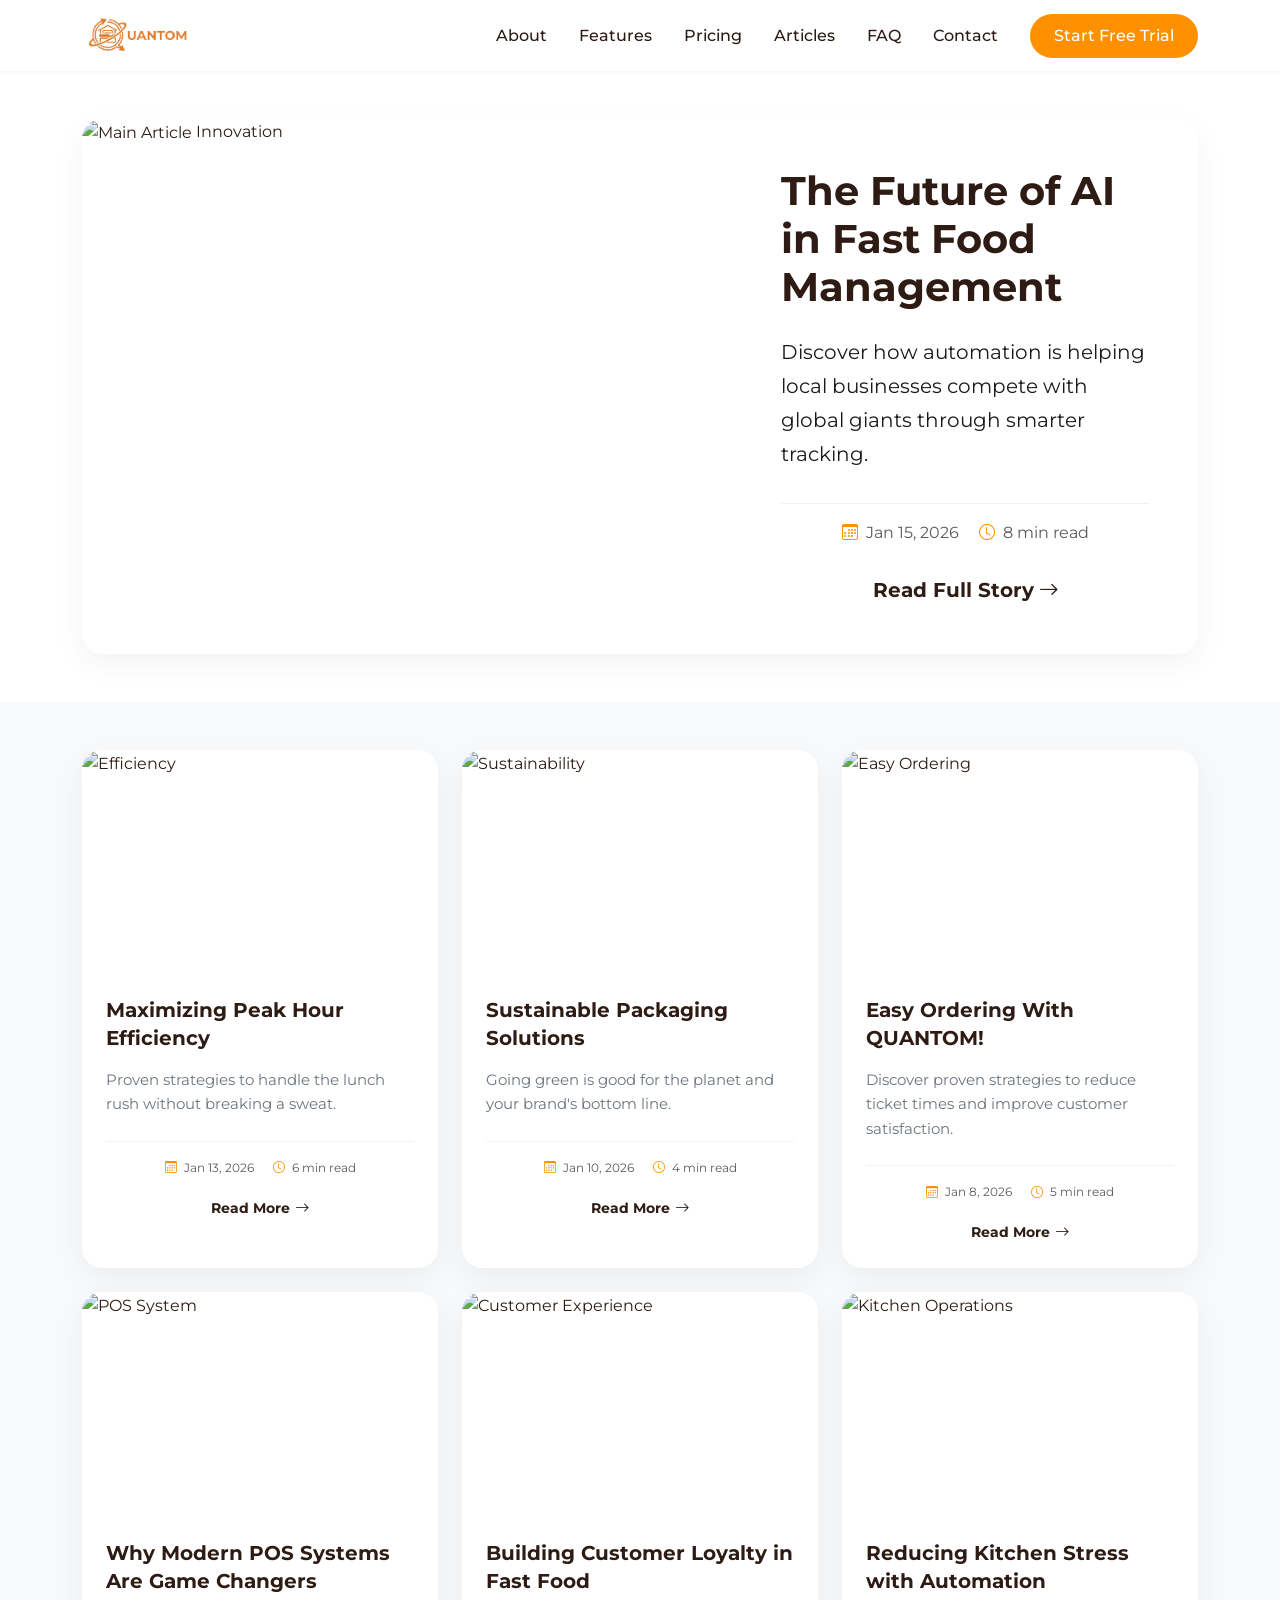
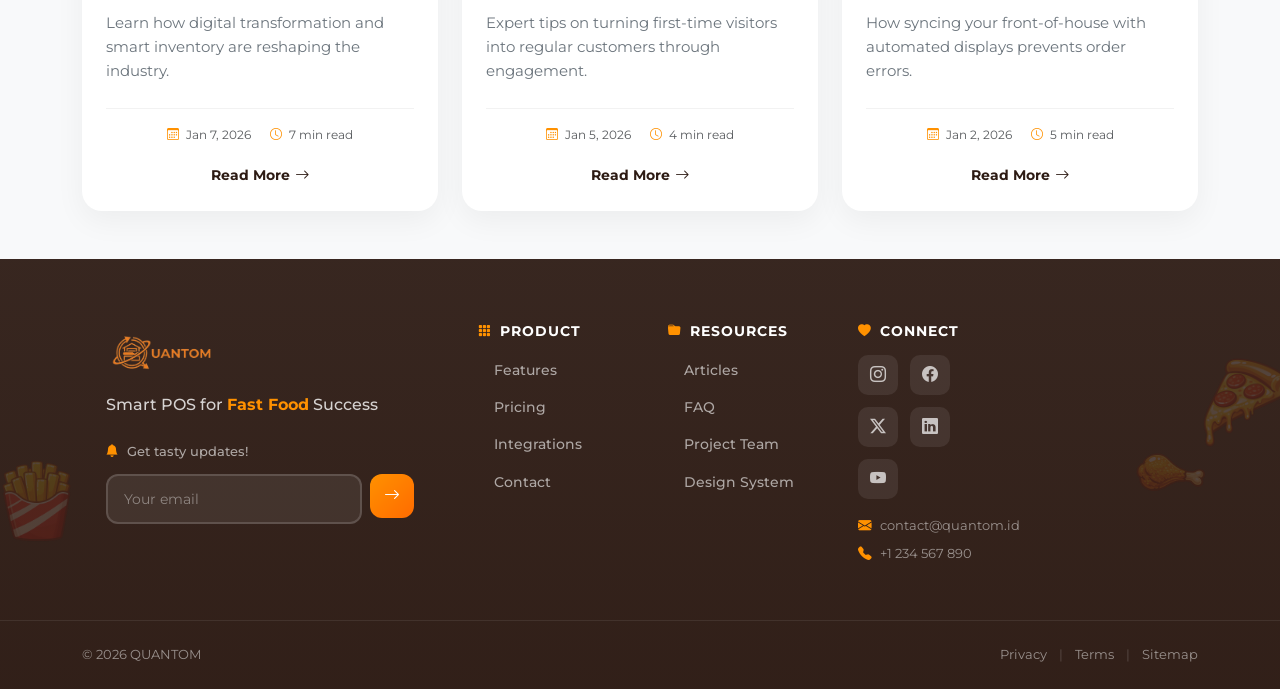
==== commit c45a6cd2: "Add files via upload" ====
--- a/articles.html
+++ b/articles.html
@@ -25,11 +25,14 @@
                 </button>
                 <div class="collapse navbar-collapse" id="navbarNav">
                     <ul class="navbar-nav ms-auto align-items-center">
-
-                        <li class="nav-item"><a class="nav-link" href="#">Articles</a></li>
-                        
+                        <li class="nav-item"><a class="nav-link" href="index.html#about">About</a></li>
+                        <li class="nav-item"><a class="nav-link" href="index.html#features">Features</a></li>
+                        <li class="nav-item"><a class="nav-link" href="index.html#pricing">Pricing</a></li>
+                        <li class="nav-item"><a class="nav-link" href="articles.html">Articles</a></li>
+                        <li class="nav-item"><a class="nav-link" href="faq.html">FAQ</a></li>
+                        <li class="nav-item"><a class="nav-link" href="index.html#contact">Contact</a></li>
                         <li class="nav-item ms-lg-3">
-                            <a href="#" class="btn btn-primary btn-orange">Start Free Trial</a>
+                            <a href="index.html#pricing" class="btn btn-primary btn-orange">Start Free Trial</a>
                         </li>
                     </ul>
                 </div>
--- a/assets/css/style.css
+++ b/assets/css/style.css
@@ -1,5 +1,3 @@
-/* QUANTOM Website Styles - Enhanced with Cute & Intriguing Design */
-
 :root {
     --orange: #FF9100;
     --orange-light: #FFB347;
@@ -27,7 +25,6 @@
     overflow-x: hidden;
 }
 
-/* Navbar */
 .navbar {
     padding: 0.5rem 0;
     box-shadow: 0 1px 3px rgba(0,0,0,0.05);
@@ -60,7 +57,6 @@
     color: #FF9100 !important;
 }
 
-/* Buttons */
 .btn-orange {
     background-color: #FF9100;
     border-color: #FF9100;
@@ -90,7 +86,6 @@
     color: white;
 }
 
-/* Badges */
 .badge-orange {
     background-color: #FF9100;
     color: white;
@@ -112,17 +107,12 @@
 }
 
 .badge-feature, .badge-benefit {
-    /* 1. Force a perfect circle */
     width: 32px;
     height: 32px;
     padding: 0;
-    
-    /* 2. Notification Look */
-    background-color: #FF9100; /* Solid orange */
-    color: #FF9100;              /* White icon/text */
-    border-radius: 50%;        /* Keeps it circular */
-    
-    /* 3. Layout & Positioning */
+    background-color: #FF9100;
+    color: #FF9100;
+    border-radius: 50%;
     display: flex;
     flex-direction: column;
     justify-content: center;
@@ -144,14 +134,12 @@
     font-weight: bold;
     color: white;
     position: absolute;
-    /* Center it perfectly */
     top: 50%;
     left: 50%;
     transform: translate(-50%, -50%);
     transition: opacity 0.2s;
 }
 
-/* HOVER STATE */
 .badge-feature:hover, .badge-benefit:hover {
     max-width: 250px;
     width: auto;
@@ -256,8 +244,6 @@
     transform: translateX(-50%);
 }
 
-
-/* Position helpers */
 .top-left {
     top: 20px;
     left: 20px;
@@ -284,7 +270,6 @@
     transform: translateX(-50%);
 }
 
-/* Hero Section*/
 .hero-section {
     padding: 4rem 0;
     background-color: var(--white);
@@ -357,7 +342,6 @@
     font-size: 2rem;
 }
 
-/* What is QUANTOM Section */
 .what-is-section {
     background-color: #2D1B14;
     padding: 5rem 0;
@@ -404,8 +388,6 @@
     margin-bottom: 0.75rem;
 }
 
-
-/* Burger stack Section */
 .burger-stack-section {
     background: linear-gradient(135deg, var(--warm-cream) 0%, var(--warm-white) 100%);
     padding: 6rem 0;
@@ -449,7 +431,6 @@
     font-size: 0.95rem;
 }
 
-/* Feature Detail Section */
 .feature-detail-section {
     padding: 5rem 0;
 }
@@ -478,9 +459,9 @@
 }
 
 .tag{
-background-color: rgba(235, 150, 50, 0.15); /* Faint orange */
-  color: #2D1B14; /* Darker orange for the text */
-  border-radius: 4px; /* Slightly less round */
+background-color: rgba(235, 150, 50, 0.15);
+  color: #2D1B14;
+  border-radius: 4px;
   padding: 4px 8px;
   margin: 0px 2px 4px 2px;
   font-weight: 600;
@@ -499,9 +480,6 @@
     color: var(--orange-dark);
 }
 
-
-
-/*Chaos To Calm Slider Section */
 .slider-container {
     background: white;
     padding: 1.5rem;
@@ -542,11 +520,6 @@
     opacity: 0.9;
 }
 
-
-
-
-
-/* Counter Needs Section */
 .counter-needs-section {
     background: #FF9100;
     padding: 6rem 0;
@@ -696,8 +669,6 @@
     font-weight: 600;
 }
 
-
-/* Setup Section */
 .setup-section {
     padding: 5rem 0;
     background-color: var(--white);
@@ -738,7 +709,6 @@
     margin-bottom: 0.25rem;
 }
 
-/* Stats Section */
 .stats-section {
     background-color: #2D1B14;
     padding: 4rem 0;
@@ -757,7 +727,6 @@
     margin-top: 0.5rem;
 }
 
-/* Testimonial Section */
 .testimonial-section {
     padding: 5rem 0;
     background-color: var(--white);
@@ -792,7 +761,6 @@
     color: #2D1B14;
 }
 
-/* Pricing Section */
 .pricing-section {
     background-color: #FF9100;
     padding: 5rem 0;
@@ -845,11 +813,6 @@
     margin-right: 0.5rem;
 }
 
-
-
-
-
-/* Working Partner Section*/
 .partners-title{
     font-size: 2.5rem;
     font-weight: 800;
@@ -871,7 +834,6 @@
     position: relative;
 }
 
-/* Gradient fade on the edges for a professional look */
 .logo-slider::before, .logo-slider::after {
     content: "";
     position: absolute;
@@ -912,10 +874,9 @@
 /* The Animation */
 @keyframes scroll {
     0% { transform: translateX(0); }
-    100% { transform: translateX(calc(-250px * 5)); } /* Move by width of half the logos */
-}
-
-/* Partner Logo Placeholders */
+    100% { transform: translateX(calc(-250px * 5)); }
+}
+
 .partner-logo {
     height: 8vh;
     min-height: 50px;
@@ -939,11 +900,6 @@
     transform: scale(1.05);
 }
 
-
-
-
-
-/* CTA Section */
 .cta-section {
     padding: 5rem 0;
     background-color: var(--white);
@@ -953,7 +909,6 @@
     box-shadow: 0 10px 40px rgba(0,0,0,0.1);
 }
 
-/*Articles SECTION */
 .articles-section {
     padding: 5rem 0;
     background: linear-gradient(135deg, #FFF9F0 0%, #FFF5EB 100%);
@@ -1041,9 +996,6 @@
     gap: 0.75rem;
 }
 
-/* ============================================
-   FAQ SECTION
-   ============================================ */
 .faq-section {
     padding: 5rem 0;
     background: white;
@@ -1114,8 +1066,6 @@
     padding-top: 1.5rem;
 }
 
-
-/* --- Article Cards --- */
 .featured-card .article-title {
     font-size: 2.5rem; 
     line-height: 1.2;
@@ -1132,16 +1082,6 @@
 .featured-card .article-category {
     font-size: 0.9rem;
     margin-bottom: 1rem;
-}
-
-
-@media (max-width: 991.98px) {
-    .featured-card .article-title {
-        font-size: 1.75rem;
-    }
-    .featured-card .article-excerpt {
-        font-size: 1.1rem;
-    }
 }
 
 .article-card {
@@ -1173,7 +1113,7 @@
 }
 
 .article-card:hover img {
-    transform: scale(1.05); /* Subtle zoom on hover */
+    transform: scale(1.05);
 }
 
 .article-content {
@@ -1230,16 +1170,16 @@
 
 .ds-container {
     display: flex;
-    align-items: flex-start; /* CRITICAL: Prevents main content from shifting */
+    align-items: flex-start;
     min-height: 100vh;
     width: 100%;
 }
 
-/* Ensure the footer spans across the whole bottom */
+
 .ds-footer {
     width: 100%;
-    z-index: 10 !important; /* Keeps it above other relative elements */
-    position: relative; /* Ensures it follows the flow of the document */
+    z-index: 10 !important;
+    position: relative;
 }
 
 
@@ -1248,45 +1188,33 @@
     background: var(--white);
     border-right: 1px solid rgba(0,0,0,0.05);
     padding: 2rem 1.5rem;
-    position: sticky;      
-    top: 0;               /* Sticks to the top of the screen */
-    height: 100vh;        /* Full viewport height */
-    overflow-y: auto;     /* Scroll inside sidebar if links are many */
-    flex-shrink: 0;
-}
-
-/* 3. Content Area - Using calc() to prevent overflow */
+    position: sticky;
+    top: 70px;
+    height: calc(100vh - 70px); 
+    overflow-y: auto;
+    z-index: 1000;
+}
+
+.ds-layout-wrapper {
+    min-height: 100vh;
+    display: flex;
+    flex-direction: column;
+}
+
 .ds-content {
-    flex: 1;
-    padding: 2rem;
-    margin-top: 0;
-}
-
-/* 4. Fix for Mobile - Stack them instead of overlapping */
-@media (max-width: 992px) {
-    .ds-sidebar {
-        position: relative; /* Revert to normal flow */
-        width: 100%;
-        height: auto;
-        border-right: none;
-        border-bottom: 1px solid rgba(0,0,0,0.1);
-    }
-    
-    .ds-content {
-        margin-left: 0;
-        width: 100%;
-        padding: 2rem 1rem;
-    }
-}
-
-/* 5. Fix for Inner Sections (Grid) */
+    padding: 3rem;
+    background: #fdfdfd;
+    min-height: calc(100vh - 70px);
+}
+
+
 .ds-section .row {
     margin-right: 0;
     margin-left: 0;
 }
 
 .icon-sample {
-    margin-bottom: 20px; /* Space between icons */
+    margin-bottom: 20px;
 }
 
 
@@ -1361,7 +1289,6 @@
     z-index: 3 !important;
 }
 
-/* --- Visual & Principle Cards --- */
 .principle-card {
     padding: 2.5rem;
     background: var(--light-bg);
@@ -1382,7 +1309,6 @@
     margin-bottom: 1rem;
 }
 
-/* --- Typography Spec --- */
 .type-row {
     display: flex;
     align-items: center;
@@ -1398,7 +1324,6 @@
     text-transform: uppercase;
 }
 
-/* --- Color Grid --- */
 .color-grid {
     display: grid;
     grid-template-columns: repeat(auto-fit, minmax(250px, 1fr));
@@ -1425,10 +1350,9 @@
     font-size: 0.9rem;
 }
 
-/* --- Components: Adjusted to your main site style --- */
 .btn-ds {
     padding: 14px 32px;
-    border-radius: 50px; /* High radius as per your design */
+    border-radius: 50px;
     font-weight: 700;
     transition: all 0.3s cubic-bezier(0.175, 0.885, 0.32, 1.275);
     border: none;
@@ -1464,7 +1388,6 @@
     font-weight: 800;
 }
 
-/* --- Iconography --- */
 .icon-sample {
     padding: 2rem;
     background: var(--light-bg);
@@ -1481,7 +1404,6 @@
 
 .icon-sample i { font-size: 2rem; margin-bottom: 10px; display: block; }
 
-/* --- Motion & Interaction --- */
 .scale-box {
     display: inline-block;
     padding: 2.5rem 5rem;
@@ -1520,7 +1442,6 @@
     pointer-events: none;
 }
 
-/* Floating Food Decorations in Contact */
 .contact-float-decoration {
     position: absolute;
     pointer-events: none;
@@ -1576,7 +1497,6 @@
     75% { transform: translateY(-20px) rotate(2deg); }
 }
 
-/* Burger Trigger View */
 .contact-container {
     position: relative;
     z-index: 10;
@@ -1610,7 +1530,6 @@
     margin-bottom: 2rem;
 }
 
-/* Burger Button */
 .burger-button-wrapper {
     position: relative;
     display: inline-block;
@@ -1650,7 +1569,6 @@
     transform: scale(0.95);
 }
 
-/* Pulse Rings */
 .burger-pulse-ring {
     position: absolute;
     top: 50%;
@@ -1676,7 +1594,6 @@
     100% { transform: translate(-50%, -50%) scale(1.5); opacity: 0; }
 }
 
-/* Click Hint */
 .click-hint {
     position: absolute;
     bottom: -10px;
@@ -1706,7 +1623,6 @@
     50% { transform: translateX(-50%) translateY(-10px); }
 }
 
-/* Quick Info Cards */
 .contact-quick-cards {
     display: flex;
     justify-content: center;
@@ -1746,10 +1662,6 @@
     font-size: 1rem;
     flex-shrink: 0;
 }
-
-/* ============================================
-   CONTACT FORM VIEW
-   ============================================ */
 
 .contact-form-view {
     max-width: 700px;
@@ -1788,7 +1700,6 @@
     transform: translateX(-5px);
 }
 
-/* Form Card */
 .contact-form-card {
     background: white;
     border-radius: 28px;
@@ -1835,7 +1746,6 @@
     font-size: 0.9rem;
 }
 
-/* Topic Chips */
 .topic-chips {
     display: flex;
     flex-wrap: wrap;
@@ -1876,7 +1786,6 @@
     font-size: 1.1rem;
 }
 
-/* Form Inputs */
 .form-group {
     position: relative;
 }
@@ -1925,7 +1834,6 @@
     min-height: 120px;
 }
 
-/* Input Focus Animation Line */
 .input-focus-line {
     position: absolute;
     bottom: 0;
@@ -1943,7 +1851,6 @@
     width: calc(100% - 4px);
 }
 
-/* Submit Button with Ripple */
 .btn-submit-new {
     position: relative;
     width: 100%;
@@ -1992,7 +1899,6 @@
     transform: translateX(3px);
 }
 
-/* Ripple Effect */
 .ripple-effect {
     position: absolute;
     border-radius: 50%;
@@ -2013,10 +1919,6 @@
     }
 }
 
-/* ============================================
-   CONTACT SUCCESS VIEW
-   ============================================ */
-
 .contact-success-view {
     text-align: center;
     padding: 3rem;
@@ -2119,10 +2021,6 @@
     color: white;
     transform: translateY(-2px);
 }
-
-/* ============================================
-   NEW REDESIGNED FOOTER SECTION
-   ============================================ */
 
 .footer-section-new {
     position: relative;
@@ -2148,7 +2046,6 @@
     background: linear-gradient(180deg, rgba(45, 27, 20, 0.95) 0%, rgba(45, 27, 20, 0.98) 100%);
 }
 
-/* Footer Floating Decorations */
 .footer-float-decoration {
     position: absolute;
     pointer-events: none;
@@ -2182,7 +2079,6 @@
     animation: floatFood 9s ease-in-out infinite 1s;
 }
 
-/* Scroll to Top Button */
 .scroll-to-top-btn {
     position: fixed;
     bottom: 30px;
@@ -2239,13 +2135,11 @@
     100% { transform: translate(-50%, -50%) scale(1.4); opacity: 0; }
 }
 
-/* Footer Content Wrapper */
 .footer-content-wrapper {
     position: relative;
     z-index: 5;
 }
 
-/* Partners Bar */
 .footer-partners-bar {
     background: rgba(255, 255, 255, 0.03);
     border-bottom: 1px solid rgba(255, 255, 255, 0.08);
@@ -2284,12 +2178,10 @@
     transform: scale(1.15);
 }
 
-/* Main Footer */
 .footer-main {
     padding: 3rem 0 2rem;
 }
 
-/* Brand Card */
 .footer-brand-card {
     padding: 1.5rem;
 }
@@ -2312,7 +2204,6 @@
     font-weight: 700;
 }
 
-/* Newsletter */
 .footer-newsletter-new {
     margin-top: 1rem;
 }
@@ -2380,7 +2271,6 @@
     transform: translateX(1px) scale(0.95);
 }
 
-/* Footer Links Card */
 .footer-links-card {
     padding: 1rem;
 }
@@ -2442,7 +2332,6 @@
     transform: translateX(0);
 }
 
-/* Social Icons */
 .footer-social-new {
     display: flex;
     gap: 0.75rem;
@@ -2492,7 +2381,6 @@
     z-index: 1;
 }
 
-/* Footer Contact Mini */
 .footer-contact-mini {
     color: rgba(255, 255, 255, 0.5);
     font-size: 0.8rem;
@@ -2510,7 +2398,6 @@
     font-size: 0.85rem;
 }
 
-/* Footer Bottom */
 .footer-bottom-new {
     border-top: 1px solid rgba(255, 255, 255, 0.08);
     padding: 1.5rem 0;
@@ -2572,7 +2459,6 @@
 .bg-cream { background-color: var(--ff-cream); }
 .bg-dark-brown { background-color: var(--ff-dark-brown); }
 
-/* Playful Orange Buttons */
 .btn-orange {
     background-color: var(#FF9100);
     color: white;
@@ -2587,7 +2473,6 @@
     box-shadow: 0 5px 15px rgba(255, 107, 0, 0.3);
 }
 
-/* Form Controls */
 .form-control:focus {
     box-shadow: 0 0 0 0.25rem rgba(255, 107, 0, 0.15);
     border-color: var(--ff-orange) !important;
@@ -2598,89 +2483,83 @@
     resize: none;
 }
 
-/* ============================================
-   RESPONSIVE
-   ============================================ */
+.ds-article-card{
+    width: 25vw !important;
+}
+
+.ds-counter-feature-card{
+    width: 25vw !important;
+}
 
 @media (max-width: 991.98px) {
+    .ds-container {
+        flex-direction: column;
+    }
+    .ds-sidebar {
+        position: relative; 
+        width: 100%;
+        height: auto;
+        border-right: none;
+        border-bottom: 1px solid rgba(0,0,0,0.1);
+        padding: 1.5rem;
+        top: 0;
+    }
+    .ds-content {
+        margin-left: 0;
+        width: 100%;
+        padding: 2rem 1rem;
+    }
+
     .hero-title { font-size: 1.75rem; }
     .section-title { font-size: 2rem; }
     .feature-title { font-size: 2rem; }
     .stat-number { font-size: 2.5rem; }
+    .contact-title-trigger { font-size: 2rem; }
+    .featured-card .article-title { font-size: 1.75rem; }
+    .featured-card .article-excerpt { font-size: 1.1rem; }
+    .burger-reveal-btn { width: 140px; height: 140px; }
+    .burger-pulse-ring { width: 160px; height: 160px; }
+    .burger-pulse-ring.ring-2 { width: 180px; height: 180px; }
+    .counter-features-grid { grid-template-columns: repeat(2, 1fr); }
+    .contact-float-decoration, .footer-float-decoration { display: none; }
     .contact-form-card { padding: 1.5rem; }
     .footer-social { justify-content: center; margin-top: 1rem; }
     .footer-bottom .text-md-end { text-align: center !important; }
-    
-    .contact-float-decoration { display: none; }
-    .contact-title-trigger { font-size: 2rem; }
-    .burger-reveal-btn { width: 140px; height: 140px; }
-    .burger-pulse-ring { width: 160px; height: 160px; }
-    .burger-pulse-ring.ring-2 { width: 180px; height: 180px; }
-    
-    .footer-float-decoration { display: none; }
     .footer-partner-logo { height: 28px; }
     .footer-bottom-inner { justify-content: center; text-align: center; }
 }
-
 @media (max-width: 767.98px) {
     .hero-section { padding: 2rem 0; }
-    
-    .what-is-section,
-    .feature-detail-section,
-    .counter-needs-section,
-    .setup-section,
-    .testimonial-section,
-    .pricing-section,
-    .cta-section,
-    .contact-section-new,
-    .articles-section,
+    .what-is-section, .feature-detail-section, .counter-needs-section, 
+    .setup-section, .testimonial-section, .pricing-section, 
+    .cta-section, .contact-section-new, .articles-section, 
     .faq-section {
         padding: 3rem 0;
     }
-    
+
     .section-title { font-size: 1.75rem; }
     .feature-title { font-size: 1.5rem; }
     .stat-number { font-size: 2rem; }
-    
-    .badge-feature,
-    .badge-benefit,
-    .badge-testimonial,
-    .badge-role {
+    .contact-title-trigger { font-size: 1.75rem; }
+    .contact-tagline { font-size: 1rem; }
+
+    .badge-feature, .badge-benefit, .badge-testimonial, .badge-role {
         font-size: 0.5rem;
         padding: 0.5rem 0.75rem;
     }
-    
-    .contact-title-trigger { font-size: 1.75rem; }
-    .contact-tagline { font-size: 1rem; }
-    .burger-reveal-btn { width: 120px; height: 120px; }
-    .burger-pulse-ring { width: 135px; height: 135px; }
-    .burger-pulse-ring.ring-2 { width: 155px; height: 155px; }
+
     .contact-quick-cards { flex-direction: column; align-items: center; }
     .quick-info-card { width: 100%; max-width: 280px; justify-content: center; }
     .contact-form-card { padding: 1.25rem; border-radius: 20px; }
     .topic-chips { justify-content: center; }
-    
+    .newsletter-form-new { max-width: 300px; margin: 0 auto; }
+    .burger-reveal-btn { width: 120px; height: 120px; }
+    .burger-pulse-ring { width: 135px; height: 135px; }
+    .burger-pulse-ring.ring-2 { width: 155px; height: 155px; }
+    .counter-features-grid { grid-template-columns: 1fr; }
     .footer-partner-logos { gap: 1rem; }
     .footer-partner-logo { height: 24px; }
     .footer-main { padding: 2rem 0 1rem; }
-    .footer-links-card { text-align: center; }
-    .footer-social-new { justify-content: center; }
-    .footer-contact-mini { text-align: center; }
-    .footer-contact-mini p { justify-content: center; }
-    .footer-brand-card { text-align: center; }
-    .newsletter-form-new { max-width: 300px; margin: 0 auto; }
-}
-
-/* Counter Features Grid Responsive */
-@media (max-width: 768px) {
-    .counter-features-grid {
-        grid-template-columns: 1fr;
-    }
-}
-
-@media (min-width: 769px) and (max-width: 991px) {
-    .counter-features-grid {
-        grid-template-columns: repeat(2, 1fr);
-    }
-}
-
+    .footer-links-card, .footer-brand-card, .footer-contact-mini { text-align: center; }
+    .footer-social-new, .footer-contact-mini p { justify-content: center; }
+}
